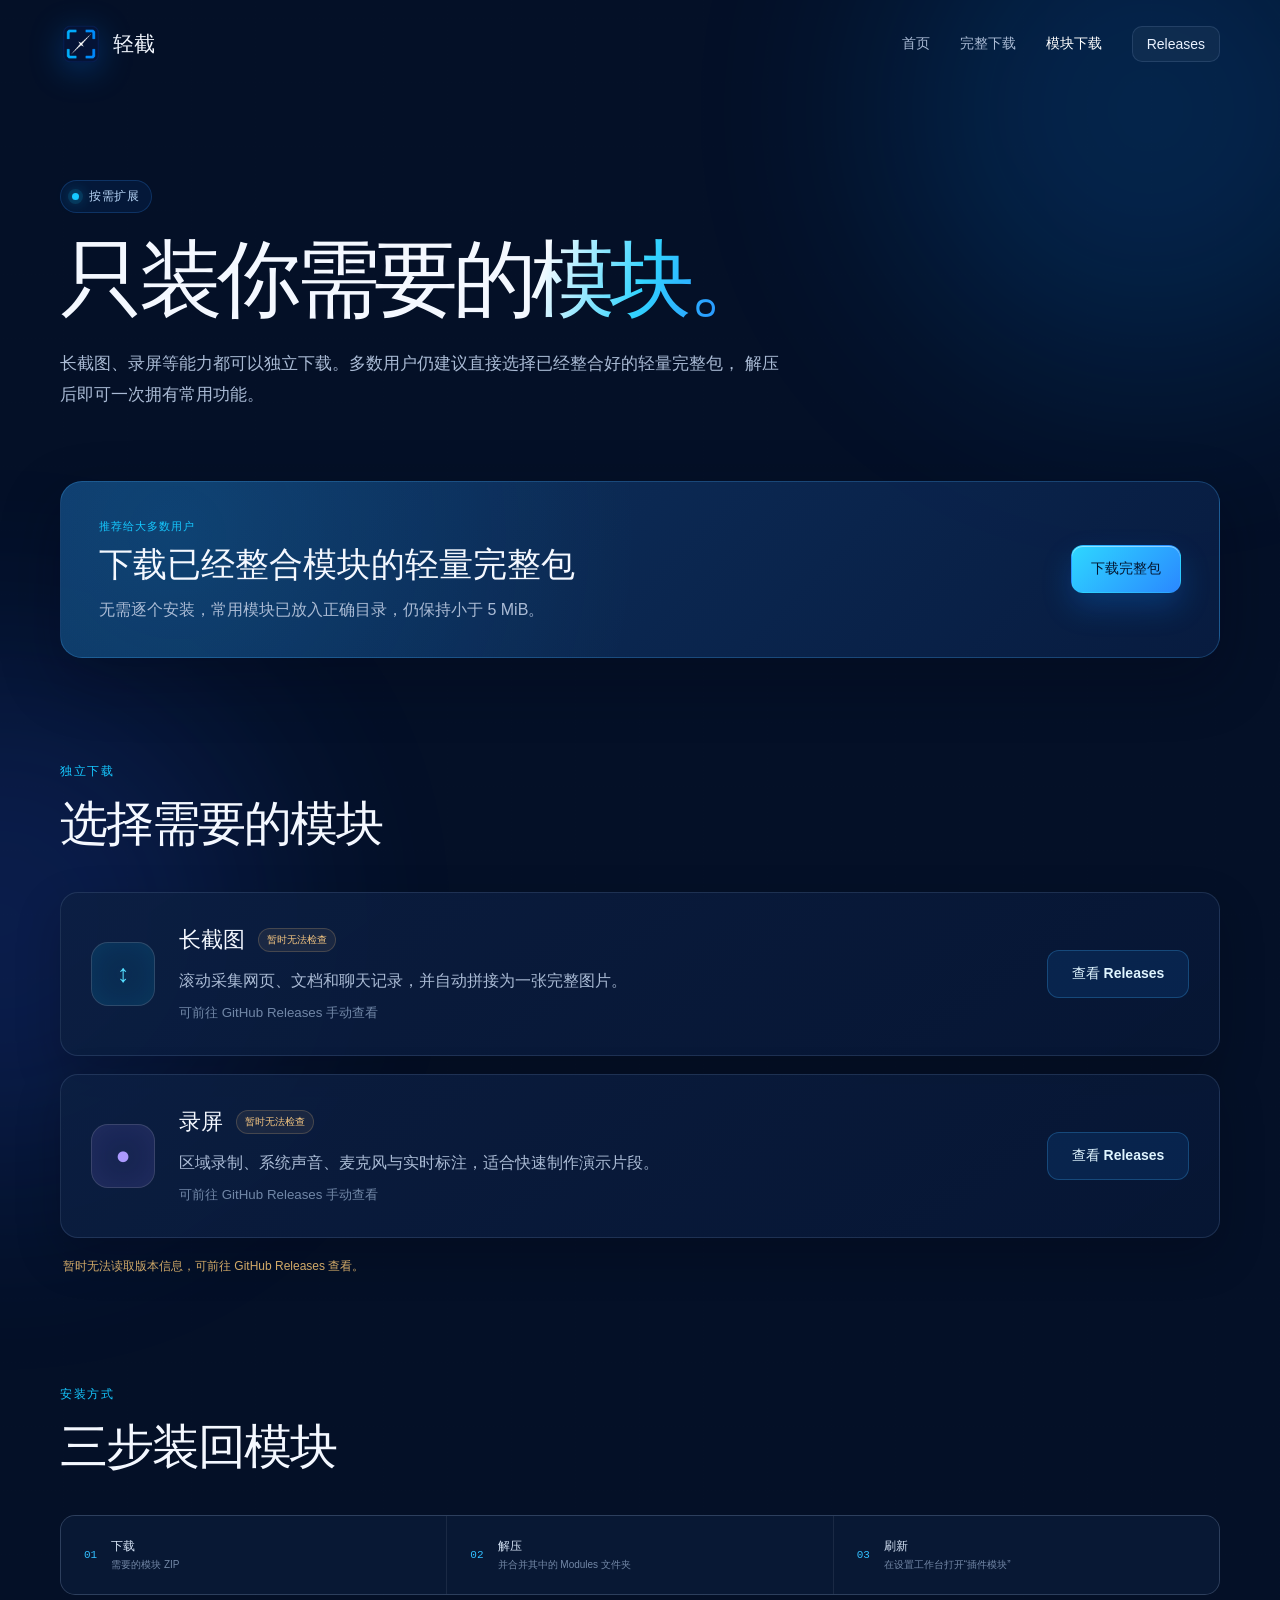
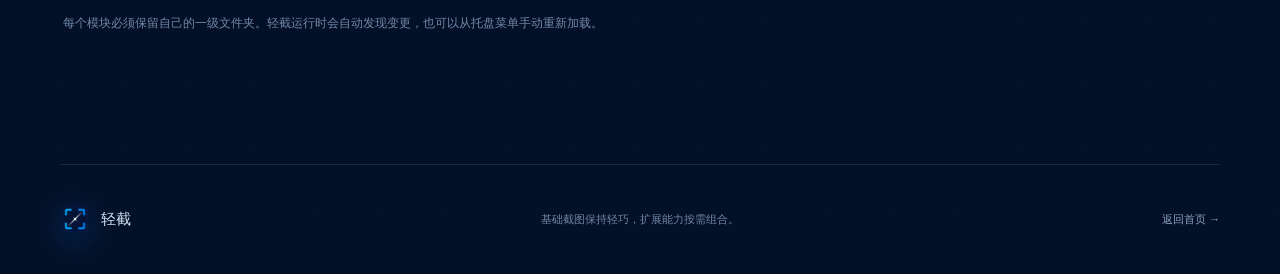
==== site/modules.html @ e016e07b "新增插件管理、开机启动与发布页下载选项" ====
<!DOCTYPE html>
<html lang="zh-CN">
  <head>
    <meta charset="utf-8">
    <meta name="viewport" content="width=device-width, initial-scale=1">
    <meta
      name="description"
      content="按需下载轻截的长截图、录屏等插件模块，也可以直接选择已经整合模块的轻量完整包。"
    >
    <meta name="theme-color" content="#06142e">
    <meta property="og:title" content="轻截 · 插件模块下载">
    <meta
      property="og:description"
      content="为轻截按需选择插件模块，保持基础截图轻巧，也可直接下载整合完整包。"
    >
    <meta property="og:type" content="website">
    <meta property="og:url" content="https://xdioez.github.io/CutCut/modules.html">
    <meta
      property="og:image"
      content="https://xdioez.github.io/CutCut/assets/lightshot-icon.png"
    >
    <link rel="icon" href="assets/lightshot-icon.png">
    <link rel="apple-touch-icon" href="assets/lightshot-icon.png">
    <link rel="stylesheet" href="styles.css">
    <script src="modules.js" defer></script>
    <title>轻截 · 插件模块下载</title>
  </head>
  <body>
    <a class="skip-link" href="#main">跳到主要内容</a>

    <div class="page-glow page-glow--one" aria-hidden="true"></div>
    <div class="page-glow page-glow--two" aria-hidden="true"></div>

    <header class="site-header">
      <a class="brand" href="index.html" aria-label="返回轻截首页">
        <img src="assets/lightshot-icon.png" width="42" height="42" alt="">
        <span>轻截</span>
      </a>
      <nav aria-label="主要导航">
        <a href="index.html">首页</a>
        <a href="index.html#download">完整下载</a>
        <a href="modules.html" aria-current="page">模块下载</a>
        <a
          class="github-link"
          href="https://github.com/XDIOEZ/CutCut/releases"
          target="_blank"
          rel="noopener noreferrer"
        >
          <span>Releases</span>
        </a>
      </nav>
    </header>

    <main id="main" class="modules-main">
      <section class="modules-hero">
        <div class="eyebrow">
          <span class="eyebrow-dot" aria-hidden="true"></span>
          按需扩展
        </div>
        <h1>只装你需要的<span>模块。</span></h1>
        <p>
          长截图、录屏等能力都可以独立下载。多数用户仍建议直接选择已经整合好的轻量完整包，
          解压后即可一次拥有常用功能。
        </p>
      </section>

      <aside class="bundle-recommendation" aria-label="完整包推荐">
        <div>
          <span class="recommendation-label">推荐给大多数用户</span>
          <h2>下载已经整合模块的轻量完整包</h2>
          <p>无需逐个安装，常用模块已放入正确目录，仍保持小于 5 MiB。</p>
        </div>
        <a class="button button--primary" href="index.html#download">下载完整包</a>
      </aside>

      <section class="module-catalog" aria-labelledby="catalog-title">
        <div class="section-heading module-section-heading">
          <p>独立下载</p>
          <h2 id="catalog-title">选择需要的模块</h2>
        </div>

        <div class="module-download-list" aria-live="polite">
          <article class="module-download-card">
            <div class="module-mark module-mark--cyan" aria-hidden="true">↕</div>
            <div class="module-download-copy">
              <div class="module-title-row">
                <h3>长截图</h3>
                <span class="module-availability" id="long-capture-status">正在检查最新版…</span>
              </div>
              <p>滚动采集网页、文档和聊天记录，并自动拼接为一张完整图片。</p>
              <small id="long-capture-meta">独立模块 · Windows x64</small>
            </div>
            <a
              class="button button--module"
              id="long-capture-download"
              href="https://github.com/XDIOEZ/CutCut/releases"
              target="_blank"
              rel="noopener noreferrer"
            >查看 Releases</a>
          </article>

          <article class="module-download-card">
            <div class="module-mark module-mark--violet" aria-hidden="true">●</div>
            <div class="module-download-copy">
              <div class="module-title-row">
                <h3>录屏</h3>
                <span class="module-availability" id="screen-recording-status">正在检查最新版…</span>
              </div>
              <p>区域录制、系统声音、麦克风与实时标注，适合快速制作演示片段。</p>
              <small id="screen-recording-meta">独立模块 · Windows x64</small>
            </div>
            <a
              class="button button--module"
              id="screen-recording-download"
              href="https://github.com/XDIOEZ/CutCut/releases"
              target="_blank"
              rel="noopener noreferrer"
            >查看 Releases</a>
          </article>
        </div>
        <p class="catalog-status" id="catalog-status">正在连接 GitHub Releases…</p>
      </section>

      <section class="module-installation" aria-labelledby="installation-title">
        <div class="section-heading module-section-heading">
          <p>安装方式</p>
          <h2 id="installation-title">三步装回模块</h2>
        </div>
        <ol class="install-steps module-install-steps">
          <li><span>01</span><p><strong>下载</strong>需要的模块 ZIP</p></li>
          <li><span>02</span><p><strong>解压</strong>并合并其中的 Modules 文件夹</p></li>
          <li><span>03</span><p><strong>刷新</strong>在设置工作台打开“插件模块”</p></li>
        </ol>
        <p class="module-install-note">
          每个模块必须保留自己的一级文件夹。轻截运行时会自动发现变更，也可以从托盘菜单手动重新加载。
        </p>
      </section>
    </main>

    <footer>
      <div class="footer-brand">
        <img src="assets/lightshot-icon.png" width="30" height="30" alt="">
        <span>轻截</span>
      </div>
      <p>基础截图保持轻巧，扩展能力按需组合。</p>
      <a href="index.html">返回首页 <span aria-hidden="true">→</span></a>
    </footer>
  </body>
</html>
---- site/styles.css ----
:root {
  color-scheme: dark;
  --bg: #041027;
  --bg-deep: #020817;
  --surface: rgba(12, 29, 62, 0.7);
  --surface-strong: #0a1b3c;
  --line: rgba(151, 184, 236, 0.15);
  --text: #f4f8ff;
  --muted: #aabbd5;
  --cyan: #16c8ff;
  --blue: #1683ff;
  --violet: #8f76ff;
  --green: #44ddb0;
  --shadow: 0 30px 90px rgba(0, 5, 18, 0.48);
  font-family: "Segoe UI Variable", "Segoe UI", "Microsoft YaHei UI", sans-serif;
  font-synthesis: none;
}

* {
  box-sizing: border-box;
}

html {
  scroll-behavior: smooth;
}

body {
  min-width: 320px;
  margin: 0;
  overflow-x: hidden;
  color: var(--text);
  background:
    linear-gradient(rgba(4, 16, 39, 0.97), rgba(4, 16, 39, 0.97)),
    repeating-linear-gradient(90deg, transparent 0 63px, rgba(81, 123, 190, 0.06) 64px),
    repeating-linear-gradient(0deg, transparent 0 63px, rgba(81, 123, 190, 0.06) 64px),
    var(--bg);
  -webkit-font-smoothing: antialiased;
}

a {
  color: inherit;
}

button,
a {
  -webkit-tap-highlight-color: transparent;
}

.skip-link {
  position: fixed;
  top: 8px;
  left: 8px;
  z-index: 100;
  padding: 10px 14px;
  color: #03112a;
  background: #fff;
  border-radius: 8px;
  transform: translateY(-150%);
}

.skip-link:focus {
  transform: translateY(0);
}

.page-glow {
  position: fixed;
  z-index: -1;
  width: 520px;
  height: 520px;
  border-radius: 50%;
  filter: blur(110px);
  pointer-events: none;
  opacity: 0.17;
}

.page-glow--one {
  top: -150px;
  right: -130px;
  background: #078cff;
}

.page-glow--two {
  top: 660px;
  left: -260px;
  background: #2c61ff;
}

.site-header {
  position: relative;
  z-index: 10;
  display: flex;
  align-items: center;
  justify-content: space-between;
  width: min(1160px, calc(100% - 48px));
  min-height: 88px;
  margin: 0 auto;
}

.brand,
.footer-brand {
  display: inline-flex;
  gap: 11px;
  align-items: center;
  font-size: 21px;
  font-weight: 720;
  text-decoration: none;
  letter-spacing: 0.02em;
}

.brand img,
.footer-brand img {
  border-radius: 10px;
  filter: drop-shadow(0 7px 16px rgba(0, 127, 255, 0.3));
}

nav {
  display: flex;
  gap: 30px;
  align-items: center;
}

nav > a {
  color: var(--muted);
  font-size: 14px;
  text-decoration: none;
  transition: color 160ms ease;
}

nav > a:hover {
  color: #fff;
}

.github-link {
  display: inline-flex;
  gap: 8px;
  align-items: center;
  padding: 9px 14px;
  color: #eaf2ff;
  background: rgba(255, 255, 255, 0.045);
  border: 1px solid var(--line);
  border-radius: 10px;
}

.github-link svg {
  width: 18px;
  height: 18px;
}

main,
footer {
  width: min(1160px, calc(100% - 48px));
  margin-right: auto;
  margin-left: auto;
}

.hero {
  display: grid;
  grid-template-columns: 0.88fr 1.12fr;
  gap: clamp(48px, 6vw, 88px);
  align-items: center;
  min-height: 670px;
  padding: 66px 0 100px;
}

.eyebrow {
  display: inline-flex;
  gap: 10px;
  align-items: center;
  padding: 7px 11px;
  color: #b8d6f8;
  font-size: 12px;
  font-weight: 650;
  letter-spacing: 0.06em;
  background: rgba(18, 103, 213, 0.1);
  border: 1px solid rgba(52, 147, 255, 0.22);
  border-radius: 99px;
}

.eyebrow-dot {
  width: 7px;
  height: 7px;
  background: var(--cyan);
  border-radius: 50%;
  box-shadow: 0 0 0 4px rgba(22, 200, 255, 0.12), 0 0 14px rgba(22, 200, 255, 0.8);
}

h1 {
  margin: 24px 0 22px;
  font-size: clamp(58px, 6.7vw, 88px);
  font-weight: 760;
  line-height: 1.02;
  letter-spacing: -0.065em;
}

h1 span {
  color: transparent;
  background: linear-gradient(108deg, #f8fbff 8%, #32d4ff 48%, #2582ff 92%);
  background-clip: text;
  -webkit-background-clip: text;
}

.hero-lead {
  max-width: 540px;
  margin: 0;
  color: var(--muted);
  font-size: 17px;
  line-height: 1.85;
}

.hero-actions {
  display: flex;
  gap: 12px;
  margin-top: 34px;
}

.button {
  display: inline-flex;
  gap: 10px;
  align-items: center;
  justify-content: center;
  min-height: 48px;
  padding: 0 19px;
  font-size: 14px;
  font-weight: 680;
  text-decoration: none;
  border: 1px solid transparent;
  border-radius: 12px;
  transition: transform 160ms ease, border-color 160ms ease, background 160ms ease, box-shadow 160ms ease;
}

.button:hover {
  transform: translateY(-2px);
}

.button:focus-visible,
nav a:focus-visible,
footer a:focus-visible,
.runtime-link:focus-visible {
  outline: 3px solid rgba(68, 203, 255, 0.5);
  outline-offset: 3px;
}

.button svg {
  width: 19px;
  height: 19px;
  fill: none;
  stroke: currentColor;
  stroke-width: 1.8;
  stroke-linecap: round;
  stroke-linejoin: round;
}

.button--primary {
  color: #031631;
  background: linear-gradient(135deg, #2ed7ff, #2a88ff);
  box-shadow: 0 14px 30px rgba(14, 136, 255, 0.24), inset 0 1px rgba(255, 255, 255, 0.45);
}

.button--primary:hover {
  box-shadow: 0 18px 38px rgba(14, 136, 255, 0.34), inset 0 1px rgba(255, 255, 255, 0.45);
}

.button--ghost {
  color: #dce8f9;
  background: rgba(255, 255, 255, 0.035);
  border-color: var(--line);
}

.button--ghost:hover {
  background: rgba(255, 255, 255, 0.07);
  border-color: rgba(151, 184, 236, 0.28);
}

.hero-notes {
  display: flex;
  gap: 23px;
  margin-top: 27px;
  margin-bottom: 0;
  padding: 0;
  color: #788ca9;
  font-size: 12px;
  list-style: none;
}

.hero-notes li {
  position: relative;
}

.hero-notes li:not(:first-child)::before {
  position: absolute;
  top: 50%;
  left: -13px;
  width: 3px;
  height: 3px;
  content: "";
  background: #49617e;
  border-radius: 50%;
}

.product-visual {
  position: relative;
  width: 100%;
  min-height: 460px;
  perspective: 1100px;
}

.visual-orbit {
  position: absolute;
  border: 1px solid rgba(43, 149, 255, 0.12);
  border-radius: 50%;
}

.visual-orbit--one {
  inset: -38px 5px 12px 20px;
  transform: rotate(-11deg);
}

.visual-orbit--two {
  inset: 55px -35px -50px 55px;
  border-color: rgba(22, 200, 255, 0.09);
  transform: rotate(14deg);
}

.app-window {
  position: absolute;
  top: 40px;
  right: 0;
  left: 0;
  min-height: 380px;
  overflow: hidden;
  background: linear-gradient(155deg, rgba(17, 39, 80, 0.97), rgba(5, 17, 41, 0.98));
  border: 1px solid rgba(117, 173, 255, 0.24);
  border-radius: 20px;
  box-shadow: var(--shadow), inset 0 1px rgba(255, 255, 255, 0.055);
  transform: rotateY(-3deg) rotateX(1.5deg);
}

.app-titlebar {
  display: flex;
  align-items: center;
  justify-content: space-between;
  height: 60px;
  padding: 0 19px;
  background: rgba(9, 24, 52, 0.82);
  border-bottom: 1px solid rgba(139, 176, 229, 0.11);
}

.app-brand {
  display: flex;
  gap: 9px;
  align-items: center;
  font-size: 13px;
  font-weight: 650;
}

.app-brand img {
  border-radius: 8px;
}

.window-controls {
  display: flex;
  align-items: center;
  color: #69809f;
  font-family: Arial, sans-serif;
  font-size: 14px;
}

.window-controls span {
  display: grid;
  width: 32px;
  height: 30px;
  place-items: center;
}

.app-body {
  display: grid;
  grid-template-columns: 74px 1fr;
  min-height: 320px;
}

.app-sidebar {
  display: flex;
  flex-direction: column;
  gap: 18px;
  align-items: center;
  padding-top: 31px;
  background: rgba(4, 15, 36, 0.56);
  border-right: 1px solid rgba(139, 176, 229, 0.1);
}

.side-pill {
  width: 27px;
  height: 7px;
  background: #2b3e5e;
  border-radius: 10px;
}

.side-pill--active {
  height: 27px;
  background: linear-gradient(135deg, rgba(23, 199, 255, 0.25), rgba(26, 118, 255, 0.22));
  border: 1px solid rgba(42, 177, 255, 0.4);
  box-shadow: 0 0 18px rgba(21, 149, 255, 0.15);
}

.capture-stage {
  position: relative;
  min-height: 320px;
  overflow: hidden;
  background:
    radial-gradient(circle at 65% 25%, rgba(24, 102, 205, 0.19), transparent 45%),
    repeating-linear-gradient(90deg, transparent 0 49px, rgba(75, 111, 167, 0.05) 50px),
    repeating-linear-gradient(0deg, transparent 0 49px, rgba(75, 111, 167, 0.05) 50px);
}

.stage-copy {
  position: absolute;
  top: 50px;
  left: 41px;
  display: flex;
  flex-direction: column;
  align-items: flex-start;
}

.stage-kicker {
  color: var(--cyan);
  font-size: 10px;
  font-weight: 700;
  letter-spacing: 0.1em;
}

.stage-copy strong {
  margin-top: 8px;
  font-size: clamp(16px, 2vw, 23px);
  letter-spacing: -0.02em;
}

.stage-copy small {
  margin-top: 12px;
  padding: 5px 8px;
  color: #7f96b7;
  font-size: 9px;
  background: rgba(255, 255, 255, 0.04);
  border: 1px solid rgba(255, 255, 255, 0.07);
  border-radius: 6px;
}

.selection-frame {
  position: absolute;
  right: 42px;
  bottom: 50px;
  width: 58%;
  height: 154px;
  background: rgba(17, 80, 155, 0.06);
  border: 1px solid #22bfff;
  box-shadow: 0 0 24px rgba(10, 158, 255, 0.12), inset 0 0 24px rgba(12, 104, 209, 0.05);
}

.selection-frame::before,
.selection-frame::after {
  position: absolute;
  content: "";
  background: rgba(31, 181, 255, 0.14);
}

.selection-frame::before {
  top: 50%;
  left: 0;
  width: 100%;
  height: 1px;
}

.selection-frame::after {
  top: 0;
  left: 50%;
  width: 1px;
  height: 100%;
}

.corner {
  position: absolute;
  width: 9px;
  height: 9px;
  background: #d8f6ff;
  border: 2px solid #149dff;
  border-radius: 2px;
  box-shadow: 0 0 10px rgba(39, 193, 255, 0.75);
}

.corner--tl { top: -5px; left: -5px; }
.corner--tr { top: -5px; right: -5px; }
.corner--bl { bottom: -5px; left: -5px; }
.corner--br { right: -5px; bottom: -5px; }

.selection-size {
  position: absolute;
  top: -24px;
  left: -1px;
  color: #7ecfff;
  font-family: Consolas, monospace;
  font-size: 9px;
}

.tool-dock {
  position: absolute;
  right: 28px;
  bottom: 22px;
  display: flex;
  gap: 9px;
  align-items: center;
  padding: 8px 10px;
  background: rgba(5, 18, 43, 0.92);
  border: 1px solid rgba(128, 175, 236, 0.15);
  border-radius: 9px;
  box-shadow: 0 10px 24px rgba(0, 5, 18, 0.35);
}

.tool {
  width: 14px;
  height: 14px;
  border: 1px solid #6782a6;
  border-radius: 4px;
}

.tool--hot {
  background: #ff9053;
  border-color: #ffad7e;
}

.tool--blue {
  background: #199bff;
  border-color: #55bdff;
}

.floating-card {
  position: absolute;
  z-index: 3;
  display: flex;
  align-items: center;
  color: #ddecff;
  background: rgba(8, 24, 54, 0.94);
  border: 1px solid rgba(122, 179, 255, 0.21);
  border-radius: 13px;
  box-shadow: 0 18px 44px rgba(0, 5, 18, 0.4);
  backdrop-filter: blur(16px);
}

.floating-card--hotkey {
  top: 15px;
  right: -22px;
  gap: 5px;
  padding: 12px 14px;
  font-size: 10px;
}

.floating-card--hotkey > span {
  margin-right: 7px;
  color: #8196b5;
}

kbd {
  min-width: 22px;
  padding: 4px 6px;
  color: #ddecff;
  font-family: inherit;
  font-size: 9px;
  text-align: center;
  background: #142b50;
  border: 1px solid #314d74;
  border-bottom-width: 2px;
  border-radius: 5px;
}

.floating-card--hotkey b {
  color: #526987;
  font-size: 8px;
}

.floating-card--saved {
  bottom: -6px;
  left: 38px;
  gap: 10px;
  padding: 13px 16px;
}

.saved-check {
  display: grid;
  width: 28px;
  height: 28px;
  color: #02251e;
  font-size: 13px;
  font-weight: 800;
  background: var(--green);
  border-radius: 50%;
  place-items: center;
  box-shadow: 0 0 18px rgba(68, 221, 176, 0.25);
}

.floating-card--saved div {
  display: flex;
  flex-direction: column;
  gap: 3px;
}

.floating-card--saved strong {
  font-size: 11px;
}

.floating-card--saved small {
  color: #7f93b1;
  font-size: 9px;
}

.feature-section {
  padding: 120px 0 95px;
}

.section-heading {
  margin-bottom: 40px;
  text-align: center;
}

.section-heading p {
  margin: 0 0 12px;
  color: var(--cyan);
  font-size: 12px;
  font-weight: 700;
  letter-spacing: 0.13em;
}

.section-heading h2,
.download-copy h2 {
  margin: 0;
  font-size: clamp(34px, 4vw, 48px);
  letter-spacing: -0.04em;
}

.feature-grid {
  display: grid;
  grid-template-columns: repeat(2, 1fr);
  gap: 16px;
}

.feature-card {
  min-height: 244px;
  padding: 31px;
  background:
    radial-gradient(circle at 100% 0, rgba(39, 112, 225, 0.09), transparent 46%),
    linear-gradient(145deg, rgba(14, 34, 72, 0.72), rgba(8, 24, 53, 0.68));
  border: 1px solid var(--line);
  border-radius: 18px;
  box-shadow: inset 0 1px rgba(255, 255, 255, 0.025);
  transition: transform 180ms ease, border-color 180ms ease, background 180ms ease;
}

.feature-card:hover {
  background:
    radial-gradient(circle at 100% 0, rgba(39, 112, 225, 0.14), transparent 48%),
    linear-gradient(145deg, rgba(16, 39, 82, 0.8), rgba(8, 24, 53, 0.75));
  border-color: rgba(122, 174, 244, 0.26);
  transform: translateY(-3px);
}

.feature-card--wide {
  display: grid;
  grid-template-columns: auto 1fr;
  gap: 23px;
  align-items: start;
  min-height: 176px;
}

.feature-icon {
  display: grid;
  width: 44px;
  height: 44px;
  background: rgba(17, 141, 255, 0.1);
  border: 1px solid rgba(65, 167, 255, 0.23);
  border-radius: 12px;
  place-items: center;
}

.feature-icon svg {
  width: 22px;
  height: 22px;
  fill: none;
  stroke: currentColor;
  stroke-width: 1.6;
  stroke-linecap: round;
  stroke-linejoin: round;
}

.feature-icon--cyan { color: var(--cyan); }
.feature-icon--blue { color: #4aa5ff; }
.feature-icon--violet { color: var(--violet); background: rgba(143, 118, 255, 0.09); border-color: rgba(143, 118, 255, 0.2); }
.feature-icon--green { color: var(--green); background: rgba(68, 221, 176, 0.08); border-color: rgba(68, 221, 176, 0.18); }

.feature-card h3 {
  margin: 22px 0 10px;
  font-size: 20px;
  letter-spacing: -0.02em;
}

.feature-card--wide h3 {
  margin-top: 1px;
}

.feature-card p {
  max-width: 500px;
  margin: 0;
  color: #90a4c2;
  font-size: 14px;
  line-height: 1.75;
}

.download-section {
  padding: 75px 0 110px;
  scroll-margin-top: 20px;
}

.download-card {
  position: relative;
  display: grid;
  grid-template-columns: 1fr 0.9fr;
  gap: 70px;
  align-items: center;
  min-height: 430px;
  padding: clamp(36px, 6vw, 70px);
  overflow: hidden;
  background:
    radial-gradient(circle at 18% 10%, rgba(27, 163, 255, 0.17), transparent 38%),
    radial-gradient(circle at 90% 90%, rgba(65, 83, 255, 0.12), transparent 42%),
    linear-gradient(145deg, rgba(12, 35, 76, 0.96), rgba(5, 20, 47, 0.97));
  border: 1px solid rgba(118, 176, 255, 0.23);
  border-radius: 24px;
  box-shadow: var(--shadow), inset 0 1px rgba(255, 255, 255, 0.045);
}

.download-card::before {
  position: absolute;
  top: -180px;
  left: 33%;
  width: 420px;
  height: 420px;
  content: "";
  border: 1px solid rgba(75, 160, 255, 0.12);
  border-radius: 50%;
  box-shadow: 0 0 0 55px rgba(58, 134, 255, 0.025), 0 0 0 110px rgba(58, 134, 255, 0.018);
}

.download-copy,
.release-panel {
  position: relative;
  z-index: 1;
}

.platform-badge {
  display: inline-flex;
  gap: 9px;
  align-items: center;
  margin-bottom: 21px;
  padding: 7px 11px;
  color: #bcdcff;
  font-size: 11px;
  font-weight: 650;
  background: rgba(31, 135, 255, 0.1);
  border: 1px solid rgba(66, 164, 255, 0.2);
  border-radius: 99px;
}

.platform-badge svg {
  width: 14px;
  height: 14px;
  color: #47baff;
}

.download-copy h2 {
  max-width: 440px;
}

.download-copy p {
  max-width: 470px;
  margin: 19px 0 0;
  color: #9bafcc;
  font-size: 15px;
  line-height: 1.8;
}

.release-panel {
  padding: 22px;
  background: rgba(3, 14, 36, 0.56);
  border: 1px solid rgba(134, 180, 241, 0.16);
  border-radius: 17px;
  box-shadow: 0 18px 46px rgba(0, 7, 25, 0.28), inset 0 1px rgba(255, 255, 255, 0.025);
  backdrop-filter: blur(12px);
}

.release-row {
  display: flex;
  align-items: end;
  justify-content: space-between;
  margin: 0 2px 16px;
}

.release-row > div {
  display: flex;
  flex-direction: column;
  gap: 4px;
}

.release-label {
  color: #758ba9;
  font-size: 10px;
  font-weight: 650;
  letter-spacing: 0.06em;
}

.release-row strong {
  font-size: 16px;
}

.release-size {
  color: #8399b7;
  font-size: 11px;
}

.button--download {
  justify-content: space-between;
  width: 100%;
  min-height: 68px;
  padding: 0 19px;
  color: #031730;
  text-align: left;
  background: linear-gradient(135deg, #34d7ff, #2584ff);
  border-radius: 13px;
  box-shadow: 0 13px 30px rgba(15, 135, 255, 0.22), inset 0 1px rgba(255, 255, 255, 0.4);
}

.download-actions {
  display: grid;
  grid-template-columns: minmax(0, 1fr) 126px;
  gap: 10px;
  align-items: center;
}

.button--download > span {
  display: flex;
  flex-direction: column;
  gap: 2px;
}

.button--download small {
  font-size: 9px;
  font-weight: 600;
  opacity: 0.7;
}

.button--download strong {
  font-size: 14px;
}

.button--download svg {
  width: 23px;
  height: 23px;
}

.button--portable {
  display: flex;
  flex-direction: column;
  gap: 1px;
  min-height: 56px;
  padding: 7px 10px;
  color: #b9c9df;
  background: rgba(255, 255, 255, 0.035);
  border-color: rgba(151, 184, 236, 0.16);
  border-radius: 11px;
  box-shadow: none;
}

.button--portable:hover {
  color: #eaf3ff;
  background: rgba(255, 255, 255, 0.065);
  border-color: rgba(151, 184, 236, 0.3);
}

.button--portable small {
  color: #7f96b6;
  font-size: 8px;
  font-weight: 600;
}

.button--portable strong {
  font-size: 12px;
}

.button--portable span {
  color: #7187a7;
  font-size: 8px;
  font-weight: 600;
}

.release-status {
  min-height: 18px;
  margin: 12px 2px 0;
  color: #6f87a7;
  font-size: 10px;
}

.release-status[data-state="ready"]::before {
  display: inline-block;
  width: 6px;
  height: 6px;
  margin-right: 6px;
  content: "";
  background: var(--green);
  border-radius: 50%;
  box-shadow: 0 0 8px rgba(68, 221, 176, 0.7);
}

.runtime-link {
  display: flex;
  gap: 6px;
  justify-content: space-between;
  margin: 15px 2px 0;
  padding-top: 14px;
  color: #8aa0bf;
  font-size: 10px;
  line-height: 1.5;
  text-decoration: none;
  border-top: 1px solid rgba(123, 168, 227, 0.11);
}

.runtime-link:hover {
  color: #bad2ef;
}

.install-steps {
  display: grid;
  grid-template-columns: repeat(3, 1fr);
  gap: 1px;
  margin-top: 18px;
  margin-bottom: 0;
  padding: 0;
  overflow: hidden;
  background: var(--line);
  border: 1px solid var(--line);
  border-radius: 15px;
  list-style: none;
}

.install-steps > li {
  display: flex;
  gap: 14px;
  align-items: center;
  min-height: 78px;
  padding: 17px 23px;
  background: rgba(7, 23, 51, 0.9);
}

.install-steps span {
  color: #32bfff;
  font-family: Consolas, monospace;
  font-size: 11px;
}

.install-steps p {
  display: flex;
  flex-direction: column;
  gap: 3px;
  margin: 0;
  color: #7388a7;
  font-size: 10px;
}

.install-steps strong {
  color: #d8e6f8;
  font-size: 12px;
}

footer {
  display: grid;
  grid-template-columns: 1fr auto 1fr;
  align-items: center;
  min-height: 110px;
  padding: 26px 0;
  color: #7186a5;
  font-size: 11px;
  border-top: 1px solid var(--line);
}

.footer-brand {
  color: #d9e7f9;
  font-size: 15px;
}

footer p {
  margin: 0;
}

footer > a {
  justify-self: end;
  color: #8ba1bf;
  text-decoration: none;
}

footer > a:hover {
  color: #fff;
}

@media (max-width: 960px) {
  .hero {
    grid-template-columns: 1fr;
    padding-top: 55px;
  }

  .hero-copy {
    max-width: 680px;
    text-align: center;
    justify-self: center;
  }

  .eyebrow,
  .hero-actions,
  .hero-notes {
    justify-content: center;
  }

  .product-visual {
    width: min(680px, 100%);
    margin: 0 auto;
  }

  .download-card {
    grid-template-columns: 1fr;
    gap: 40px;
  }
}

@media (max-width: 700px) {
  .site-header,
  main,
  footer {
    width: min(100% - 30px, 1160px);
  }

  .site-header {
    min-height: 74px;
  }

  nav {
    gap: 8px;
  }

  nav > a:not(.github-link) {
    display: none;
  }

  .github-link span {
    display: none;
  }

  .github-link {
    padding: 9px;
  }

  .hero {
    min-height: auto;
    padding: 45px 0 70px;
  }

  h1 {
    margin-top: 20px;
    font-size: clamp(50px, 16vw, 72px);
  }

  .hero-lead {
    font-size: 15px;
    line-height: 1.75;
  }

  .hero-actions {
    flex-direction: column;
  }

  .hero-actions .button {
    width: 100%;
  }

  .hero-notes {
    gap: 17px;
  }

  .hero-notes li:not(:first-child)::before {
    left: -10px;
  }

  .product-visual {
    min-height: 350px;
  }

  .app-window {
    top: 24px;
    min-height: 310px;
    border-radius: 15px;
    transform: none;
  }

  .app-body,
  .capture-stage {
    min-height: 250px;
  }

  .app-body {
    grid-template-columns: 48px 1fr;
  }

  .app-sidebar {
    gap: 14px;
    padding-top: 24px;
  }

  .side-pill {
    width: 20px;
  }

  .side-pill--active {
    height: 20px;
  }

  .stage-copy {
    top: 34px;
    left: 23px;
  }

  .selection-frame {
    right: 23px;
    bottom: 43px;
    width: 68%;
    height: 118px;
  }

  .floating-card--hotkey {
    top: -8px;
    right: 10px;
  }

  .floating-card--hotkey > span {
    display: none;
  }

  .floating-card--saved {
    bottom: -18px;
    left: 15px;
  }

  .feature-section {
    padding: 90px 0 65px;
  }

  .feature-grid {
    grid-template-columns: 1fr;
  }

  .feature-card,
  .feature-card--wide {
    display: block;
    min-height: 0;
    padding: 25px;
  }

  .feature-card--wide h3 {
    margin-top: 22px;
  }

  .download-section {
    padding: 60px 0 80px;
  }

  .download-card {
    gap: 34px;
    min-height: 0;
    padding: 30px 20px 20px;
    border-radius: 19px;
  }

  .download-copy {
    text-align: center;
  }

  .download-copy h2 {
    font-size: 34px;
  }

  .download-copy p {
    font-size: 14px;
  }

  .release-panel {
    padding: 17px;
  }

  .download-actions {
    grid-template-columns: minmax(0, 1fr) 112px;
  }

  .button--portable {
    padding-right: 7px;
    padding-left: 7px;
  }

  .install-steps {
    grid-template-columns: 1fr;
  }

  footer {
    grid-template-columns: 1fr auto;
    gap: 12px;
  }

  footer p {
    display: none;
  }
}

@media (prefers-reduced-motion: reduce) {
  html {
    scroll-behavior: auto;
  }

  *,
  *::before,
  *::after {
    transition-duration: 0.01ms !important;
    animation-duration: 0.01ms !important;
    animation-iteration-count: 1 !important;
  }
}

/* Module downloads page */
.modules-main {
  padding-bottom: 40px;
}

.modules-hero {
  max-width: 850px;
  padding: 92px 0 70px;
}

.modules-hero h1 {
  max-width: 820px;
  margin-bottom: 25px;
  font-size: clamp(54px, 7vw, 84px);
}

.modules-hero > p {
  max-width: 720px;
  margin: 0;
  color: var(--muted);
  font-size: 17px;
  line-height: 1.85;
}

.bundle-recommendation {
  display: flex;
  gap: 34px;
  align-items: center;
  justify-content: space-between;
  padding: 34px 38px;
  background:
    radial-gradient(circle at 10% 30%, rgba(24, 197, 255, 0.13), transparent 44%),
    linear-gradient(135deg, rgba(15, 53, 102, 0.94), rgba(8, 28, 65, 0.94));
  border: 1px solid rgba(73, 178, 255, 0.25);
  border-radius: 22px;
  box-shadow: 0 22px 60px rgba(0, 6, 22, 0.3);
}

.recommendation-label {
  color: var(--cyan);
  font-size: 11px;
  font-weight: 760;
  letter-spacing: 0.09em;
}

.bundle-recommendation h2 {
  margin: 8px 0 8px;
  font-size: clamp(24px, 3vw, 34px);
}

.bundle-recommendation p {
  margin: 0;
  color: var(--muted);
  line-height: 1.7;
}

.bundle-recommendation .button {
  flex: 0 0 auto;
}

.module-catalog,
.module-installation {
  padding: 105px 0 20px;
}

.module-section-heading {
  margin-bottom: 36px;
  text-align: left;
}

.module-download-list {
  display: grid;
  gap: 18px;
}

.module-download-card {
  display: grid;
  grid-template-columns: 64px minmax(0, 1fr) auto;
  gap: 24px;
  align-items: center;
  min-height: 164px;
  padding: 28px 30px;
  background: linear-gradient(145deg, rgba(12, 31, 66, 0.88), rgba(7, 23, 53, 0.9));
  border: 1px solid var(--line);
  border-radius: 18px;
  box-shadow: 0 18px 45px rgba(0, 5, 18, 0.23);
}

.module-mark {
  display: grid;
  width: 64px;
  height: 64px;
  place-items: center;
  font-size: 25px;
  font-weight: 800;
  border: 1px solid rgba(255, 255, 255, 0.14);
  border-radius: 17px;
}

.module-mark--cyan {
  color: #54ddff;
  background: rgba(19, 187, 242, 0.1);
  box-shadow: inset 0 0 28px rgba(19, 187, 242, 0.08);
}

.module-mark--violet {
  color: #ac9aff;
  background: rgba(143, 118, 255, 0.11);
  box-shadow: inset 0 0 28px rgba(143, 118, 255, 0.08);
}

.module-title-row {
  display: flex;
  gap: 13px;
  align-items: center;
}

.module-title-row h3 {
  margin: 0;
  font-size: 22px;
}

.module-availability {
  padding: 4px 8px;
  color: #9eb1ce;
  font-size: 10px;
  font-weight: 700;
  background: rgba(255, 255, 255, 0.04);
  border: 1px solid var(--line);
  border-radius: 999px;
}

.module-availability[data-state="ready"] {
  color: #6ce8be;
  background: rgba(68, 221, 176, 0.08);
  border-color: rgba(68, 221, 176, 0.23);
}

.module-availability[data-state="fallback"] {
  color: #f4c681;
  background: rgba(244, 198, 129, 0.07);
  border-color: rgba(244, 198, 129, 0.2);
}

.module-download-copy p {
  margin: 12px 0 9px;
  color: var(--muted);
  line-height: 1.7;
}

.module-download-copy small {
  color: #7187a7;
}

.button--module {
  min-width: 142px;
  color: #dff5ff;
  background: rgba(23, 134, 255, 0.12);
  border-color: rgba(68, 178, 255, 0.26);
}

.button--module:hover {
  background: rgba(23, 134, 255, 0.2);
  border-color: rgba(68, 178, 255, 0.45);
}

.catalog-status,
.module-install-note {
  margin: 18px 3px 0;
  color: #7187a7;
  font-size: 12px;
  line-height: 1.7;
}

.catalog-status[data-state="ready"] {
  color: #60d9b2;
}

.catalog-status[data-state="fallback"] {
  color: #d1a968;
}

.module-installation {
  padding-top: 90px;
  padding-bottom: 90px;
}

.module-install-steps {
  margin-top: 0;
}

nav a[aria-current="page"] {
  color: #fff;
}

@media (max-width: 760px) {
  .modules-hero {
    padding-top: 54px;
  }

  .modules-hero h1 {
    font-size: clamp(48px, 15vw, 68px);
  }

  .bundle-recommendation {
    align-items: stretch;
    flex-direction: column;
    padding: 28px 24px;
  }

  .module-catalog,
  .module-installation {
    padding-top: 72px;
  }

  .module-download-card {
    grid-template-columns: 52px minmax(0, 1fr);
    gap: 18px;
    padding: 24px 20px;
  }

  .module-mark {
    width: 52px;
    height: 52px;
    border-radius: 14px;
  }

  .module-download-card .button {
    grid-column: 1 / -1;
    width: 100%;
  }

  .module-title-row {
    align-items: flex-start;
    flex-direction: column;
    gap: 7px;
  }
}
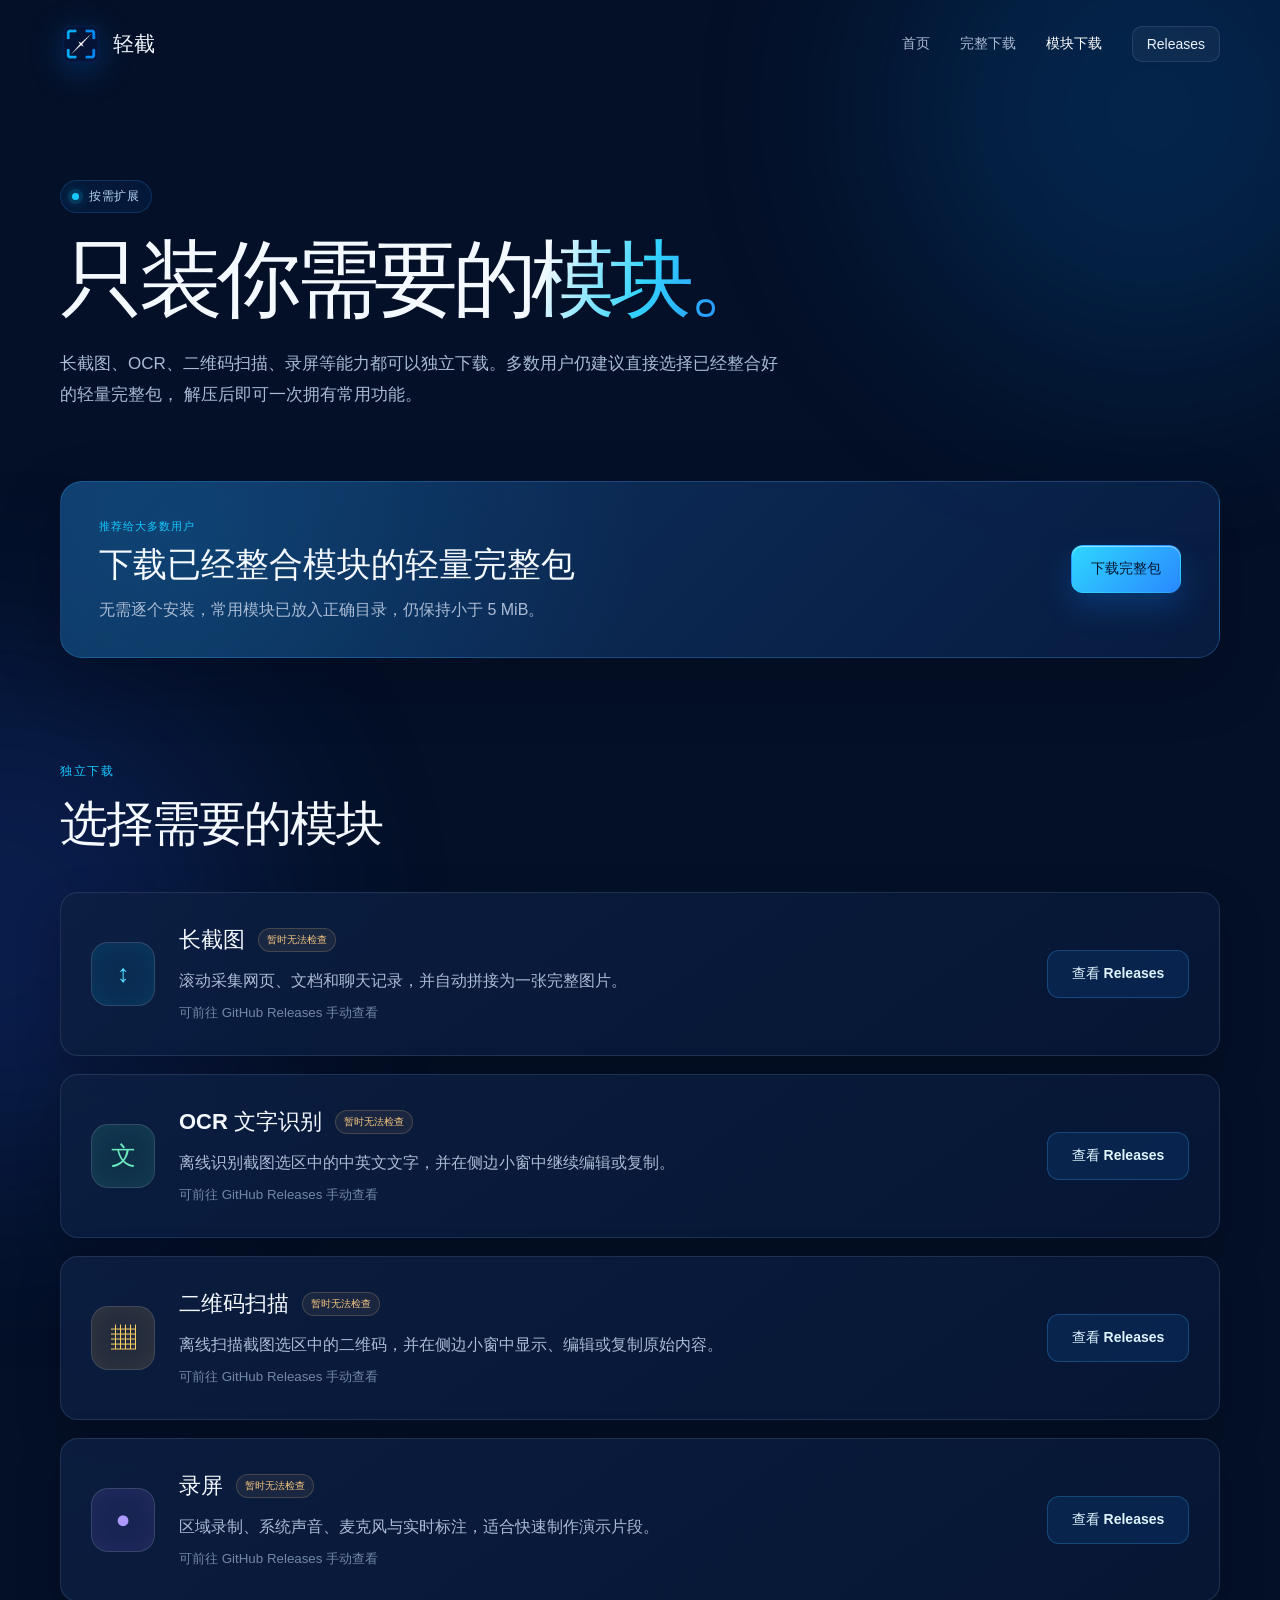
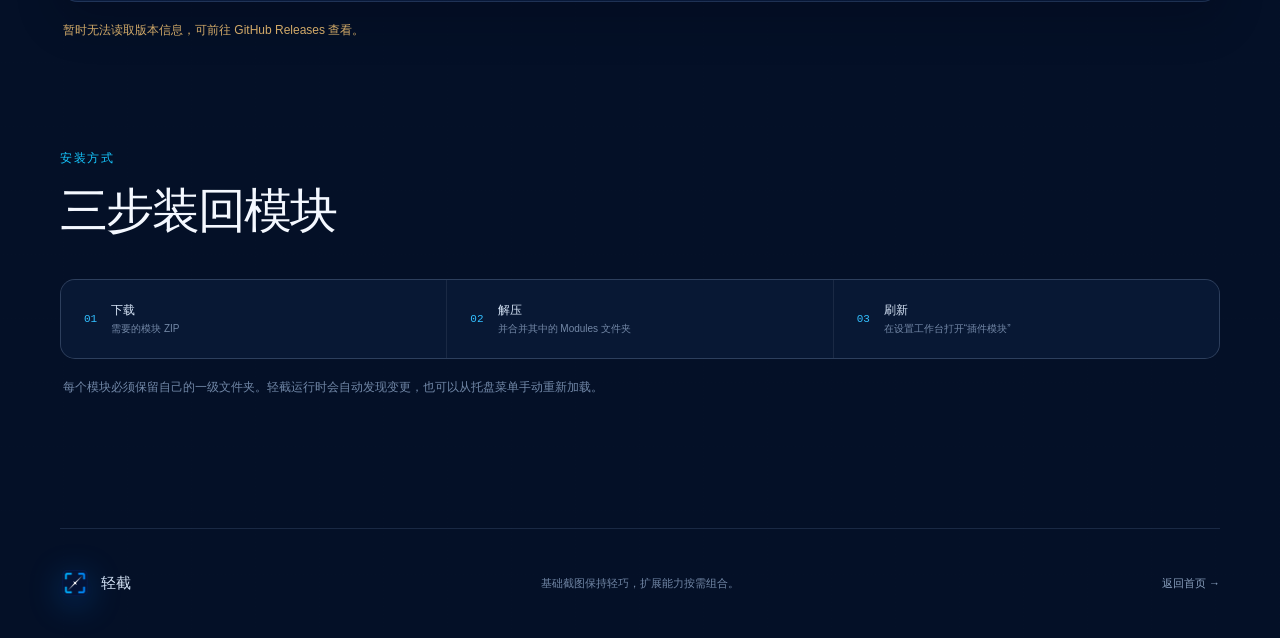
==== commit 32a26807: "新增 OCR 与二维码扫描模块" ====
--- a/site/modules.html
+++ b/site/modules.html
@@ -5,7 +5,7 @@
     <meta name="viewport" content="width=device-width, initial-scale=1">
     <meta
       name="description"
-      content="按需下载轻截的长截图、录屏等插件模块，也可以直接选择已经整合模块的轻量完整包。"
+      content="按需下载轻截的长截图、OCR、二维码扫描、录屏等插件模块，也可以直接选择已经整合模块的轻量完整包。"
     >
     <meta name="theme-color" content="#06142e">
     <meta property="og:title" content="轻截 · 插件模块下载">
@@ -59,7 +59,7 @@
         </div>
         <h1>只装你需要的<span>模块。</span></h1>
         <p>
-          长截图、录屏等能力都可以独立下载。多数用户仍建议直接选择已经整合好的轻量完整包，
+          长截图、OCR、二维码扫描、录屏等能力都可以独立下载。多数用户仍建议直接选择已经整合好的轻量完整包，
           解压后即可一次拥有常用功能。
         </p>
       </section>
@@ -93,6 +93,44 @@
             <a
               class="button button--module"
               id="long-capture-download"
+              href="https://github.com/XDIOEZ/CutCut/releases"
+              target="_blank"
+              rel="noopener noreferrer"
+            >查看 Releases</a>
+          </article>
+
+          <article class="module-download-card">
+            <div class="module-mark module-mark--emerald" aria-hidden="true">文</div>
+            <div class="module-download-copy">
+              <div class="module-title-row">
+                <h3>OCR 文字识别</h3>
+                <span class="module-availability" id="ocr-status">正在检查最新版…</span>
+              </div>
+              <p>离线识别截图选区中的中英文文字，并在侧边小窗中继续编辑或复制。</p>
+              <small id="ocr-meta">独立模块 · Windows x64</small>
+            </div>
+            <a
+              class="button button--module"
+              id="ocr-download"
+              href="https://github.com/XDIOEZ/CutCut/releases"
+              target="_blank"
+              rel="noopener noreferrer"
+            >查看 Releases</a>
+          </article>
+
+          <article class="module-download-card">
+            <div class="module-mark module-mark--amber" aria-hidden="true">▦</div>
+            <div class="module-download-copy">
+              <div class="module-title-row">
+                <h3>二维码扫描</h3>
+                <span class="module-availability" id="qr-code-status">正在检查最新版…</span>
+              </div>
+              <p>离线扫描截图选区中的二维码，并在侧边小窗中显示、编辑或复制原始内容。</p>
+              <small id="qr-code-meta">独立模块 · Windows x64</small>
+            </div>
+            <a
+              class="button button--module"
+              id="qr-code-download"
               href="https://github.com/XDIOEZ/CutCut/releases"
               target="_blank"
               rel="noopener noreferrer"
--- a/site/styles.css
+++ b/site/styles.css
@@ -62,6 +62,18 @@
   transform: translateY(0);
 }
 
+.visually-hidden {
+  position: absolute;
+  width: 1px;
+  height: 1px;
+  padding: 0;
+  margin: -1px;
+  overflow: hidden;
+  clip: rect(0 0 0 0);
+  white-space: nowrap;
+  border: 0;
+}
+
 .page-glow {
   position: fixed;
   z-index: -1;
@@ -711,6 +723,388 @@
   line-height: 1.75;
 }
 
+.showcase-section {
+  padding: 85px 0 75px;
+  scroll-margin-top: 20px;
+}
+
+.showcase-heading {
+  margin-bottom: 34px;
+}
+
+.showcase-carousel {
+  overflow: hidden;
+  background:
+    radial-gradient(circle at 12% 0, rgba(22, 200, 255, 0.1), transparent 37%),
+    linear-gradient(145deg, rgba(12, 31, 68, 0.96), rgba(4, 16, 40, 0.98));
+  border: 1px solid rgba(99, 164, 248, 0.24);
+  border-radius: 24px;
+  box-shadow: var(--shadow), inset 0 1px rgba(255, 255, 255, 0.035);
+  outline: none;
+}
+
+.showcase-carousel:focus-visible {
+  border-color: rgba(48, 198, 255, 0.72);
+  box-shadow: 0 0 0 4px rgba(22, 200, 255, 0.12), var(--shadow);
+}
+
+.showcase-stage {
+  display: grid;
+}
+
+.showcase-slide {
+  display: grid;
+  grid-area: 1 / 1;
+  grid-template-columns: minmax(0, 1.55fr) minmax(290px, 0.65fr);
+  min-width: 0;
+  visibility: hidden;
+  opacity: 0;
+  pointer-events: none;
+  transform: translateX(16px);
+  transition: opacity 280ms ease, transform 280ms ease, visibility 280ms ease;
+}
+
+.showcase-slide.is-active {
+  z-index: 1;
+  visibility: visible;
+  opacity: 1;
+  pointer-events: auto;
+  transform: translateX(0);
+}
+
+.showcase-media {
+  position: relative;
+  display: grid;
+  min-width: 0;
+  min-height: 440px;
+  overflow: hidden;
+  background:
+    linear-gradient(rgba(0, 4, 14, 0.12), rgba(0, 4, 14, 0.12)),
+    #020711;
+  border-right: 1px solid var(--line);
+  place-items: center;
+}
+
+.showcase-media::after {
+  position: absolute;
+  inset: 0;
+  content: "";
+  pointer-events: none;
+  box-shadow: inset 0 0 42px rgba(0, 5, 18, 0.32);
+}
+
+.showcase-media img {
+  display: block;
+  width: 100%;
+  height: 100%;
+  object-fit: contain;
+}
+
+.showcase-number {
+  position: absolute;
+  top: 18px;
+  left: 19px;
+  z-index: 1;
+  padding: 6px 9px;
+  color: #cbeeff;
+  font-family: Consolas, monospace;
+  font-size: 9px;
+  font-weight: 700;
+  background: rgba(2, 12, 31, 0.78);
+  border: 1px solid rgba(101, 191, 255, 0.25);
+  border-radius: 8px;
+  backdrop-filter: blur(10px);
+}
+
+.showcase-copy {
+  display: flex;
+  align-items: flex-start;
+  flex-direction: column;
+  justify-content: center;
+  padding: 38px 34px;
+}
+
+.showcase-step {
+  margin: 0 0 13px;
+  color: var(--cyan);
+  font-size: 10px;
+  font-weight: 760;
+  letter-spacing: 0.1em;
+}
+
+.showcase-copy h3 {
+  margin: 0;
+  font-size: clamp(27px, 2.6vw, 38px);
+  line-height: 1.18;
+  letter-spacing: -0.04em;
+}
+
+.showcase-copy > p:not(.showcase-step) {
+  margin: 19px 0 0;
+  color: var(--muted);
+  font-size: 13px;
+  line-height: 1.8;
+}
+
+.showcase-copy ul {
+  display: grid;
+  gap: 8px;
+  margin: 20px 0 0;
+  padding: 0;
+  color: #8fa6c7;
+  font-size: 11px;
+  list-style: none;
+}
+
+.showcase-copy li {
+  position: relative;
+  padding-left: 16px;
+}
+
+.showcase-copy li::before {
+  position: absolute;
+  top: 0.45em;
+  left: 1px;
+  width: 6px;
+  height: 6px;
+  content: "";
+  background: var(--green);
+  border-radius: 50%;
+  box-shadow: 0 0 10px rgba(68, 221, 176, 0.45);
+}
+
+.showcase-cta {
+  margin-top: 25px;
+  font-size: 12px;
+}
+
+.showcase-controls {
+  position: relative;
+  z-index: 2;
+  display: flex;
+  gap: 18px;
+  align-items: center;
+  min-height: 70px;
+  padding: 12px 18px;
+  background: rgba(2, 11, 29, 0.48);
+  border-top: 1px solid var(--line);
+}
+
+.showcase-arrows {
+  display: flex;
+  gap: 7px;
+}
+
+.showcase-arrows button,
+.showcase-autoplay,
+.showcase-dots button {
+  color: #cfe1f8;
+  font: inherit;
+  cursor: pointer;
+  background: rgba(255, 255, 255, 0.035);
+  border: 1px solid rgba(151, 184, 236, 0.15);
+  transition: color 160ms ease, background 160ms ease, border-color 160ms ease;
+}
+
+.showcase-arrows button {
+  display: grid;
+  width: 38px;
+  height: 38px;
+  font-size: 17px;
+  border-radius: 10px;
+  place-items: center;
+}
+
+.showcase-arrows button:hover,
+.showcase-arrows button:focus-visible,
+.showcase-autoplay:hover,
+.showcase-autoplay:focus-visible {
+  color: #fff;
+  background: rgba(30, 147, 255, 0.13);
+  border-color: rgba(72, 184, 255, 0.38);
+  outline: none;
+}
+
+.showcase-dots {
+  display: flex;
+  gap: 8px;
+  align-items: center;
+}
+
+.showcase-dots button {
+  width: 8px;
+  height: 8px;
+  padding: 0;
+  border-radius: 99px;
+}
+
+.showcase-dots button.is-active {
+  width: 28px;
+  background: linear-gradient(90deg, var(--cyan), var(--blue));
+  border-color: transparent;
+  box-shadow: 0 0 14px rgba(22, 200, 255, 0.35);
+}
+
+.showcase-dots button:focus-visible {
+  outline: 2px solid #d6f3ff;
+  outline-offset: 3px;
+}
+
+.showcase-autoplay {
+  min-height: 36px;
+  margin-left: auto;
+  padding: 7px 11px;
+  color: #8298b8;
+  font-size: 10px;
+  border-radius: 9px;
+}
+
+.comparison-section {
+  display: grid;
+  grid-template-columns: 0.78fr 1.22fr;
+  gap: 18px;
+  padding: 70px 0 75px;
+  scroll-margin-top: 20px;
+}
+
+.comparison-intro,
+.comparison-board {
+  background:
+    radial-gradient(circle at 100% 0, rgba(28, 137, 255, 0.11), transparent 44%),
+    linear-gradient(145deg, rgba(13, 34, 72, 0.82), rgba(6, 21, 49, 0.88));
+  border: 1px solid var(--line);
+  border-radius: 21px;
+  box-shadow: 0 20px 55px rgba(0, 5, 18, 0.24);
+}
+
+.comparison-intro {
+  padding: 38px 34px;
+}
+
+.comparison-kicker {
+  margin: 0 0 17px;
+  color: var(--cyan);
+  font-size: 11px;
+  font-weight: 760;
+  letter-spacing: 0.1em;
+}
+
+.comparison-intro h2 {
+  margin: 0;
+  font-size: clamp(31px, 3.5vw, 45px);
+  line-height: 1.18;
+  letter-spacing: -0.045em;
+}
+
+.comparison-lead {
+  margin: 24px 0 0;
+  color: var(--muted);
+  font-size: 14px;
+  line-height: 1.85;
+}
+
+.comparison-lead kbd {
+  padding: 3px 5px;
+  font-size: 9px;
+}
+
+.comparison-highlights {
+  display: grid;
+  gap: 11px;
+  margin: 28px 0 0;
+  padding: 24px 0 0;
+  list-style: none;
+  border-top: 1px solid var(--line);
+}
+
+.comparison-highlights li {
+  position: relative;
+  padding-left: 20px;
+  color: #dceaff;
+  font-size: 13px;
+}
+
+.comparison-highlights li::before {
+  position: absolute;
+  top: 0.48em;
+  left: 2px;
+  width: 7px;
+  height: 7px;
+  content: "";
+  background: var(--green);
+  border-radius: 50%;
+  box-shadow: 0 0 12px rgba(68, 221, 176, 0.55);
+}
+
+.comparison-board {
+  overflow: hidden;
+}
+
+.comparison-board-head,
+.comparison-row {
+  display: grid;
+  grid-template-columns: 0.72fr 0.95fr 1.33fr;
+  gap: 22px;
+}
+
+.comparison-board-head {
+  padding: 15px 24px;
+  color: #6f86a8;
+  font-size: 10px;
+  font-weight: 720;
+  letter-spacing: 0.08em;
+  background: rgba(2, 11, 29, 0.3);
+  border-bottom: 1px solid var(--line);
+}
+
+.comparison-board-head span:last-child {
+  color: #64dfff;
+}
+
+.comparison-row {
+  align-items: start;
+  padding: 22px 24px;
+}
+
+.comparison-row + .comparison-row {
+  border-top: 1px solid var(--line);
+}
+
+.comparison-row h3 {
+  margin: 2px 0 0;
+  color: #eaf3ff;
+  font-size: 14px;
+  line-height: 1.45;
+}
+
+.comparison-answer > span {
+  display: none;
+}
+
+.comparison-answer p {
+  margin: 0;
+  color: #8398b8;
+  font-size: 12px;
+  line-height: 1.7;
+}
+
+.comparison-answer strong {
+  display: block;
+  margin-bottom: 7px;
+  color: #dff8ff;
+  font-size: 13px;
+  line-height: 1.45;
+}
+
+.comparison-answer--lightshot {
+  padding-left: 18px;
+  border-left: 2px solid rgba(22, 200, 255, 0.34);
+}
+
+.comparison-answer--lightshot p {
+  color: #9eb2d0;
+}
+
 .download-section {
   padding: 75px 0 110px;
   scroll-margin-top: 20px;
@@ -1032,6 +1426,46 @@
     grid-template-columns: 1fr;
     gap: 40px;
   }
+
+  .showcase-slide {
+    grid-template-columns: 1fr;
+  }
+
+  .showcase-media {
+    min-height: 0;
+    aspect-ratio: 16 / 7.2;
+    border-right: 0;
+    border-bottom: 1px solid var(--line);
+  }
+
+  .showcase-copy {
+    min-height: 320px;
+  }
+
+  .comparison-section {
+    grid-template-columns: 1fr;
+  }
+
+  .comparison-intro {
+    display: grid;
+    grid-template-columns: 1fr 1fr;
+    column-gap: 34px;
+  }
+
+  .comparison-kicker,
+  .comparison-intro h2 {
+    grid-column: 1;
+  }
+
+  .comparison-lead,
+  .comparison-highlights {
+    grid-column: 2;
+  }
+
+  .comparison-lead {
+    grid-row: 1 / span 2;
+    margin-top: 0;
+  }
 }
 
 @media (max-width: 700px) {
@@ -1168,6 +1602,98 @@
 
   .feature-card--wide h3 {
     margin-top: 22px;
+  }
+
+  .showcase-section {
+    padding: 60px 0 55px;
+  }
+
+  .showcase-heading {
+    margin-bottom: 27px;
+  }
+
+  .showcase-carousel {
+    border-radius: 19px;
+  }
+
+  .showcase-media {
+    aspect-ratio: 16 / 8.1;
+  }
+
+  .showcase-number {
+    top: 10px;
+    left: 10px;
+  }
+
+  .showcase-copy {
+    min-height: 0;
+    padding: 27px 22px 30px;
+  }
+
+  .showcase-copy h3 {
+    font-size: 29px;
+  }
+
+  .showcase-controls {
+    flex-wrap: wrap;
+    gap: 12px;
+    padding: 13px 14px;
+  }
+
+  .showcase-autoplay {
+    flex: 1 0 100%;
+    margin-left: 0;
+  }
+
+  .comparison-section {
+    padding: 55px 0 60px;
+  }
+
+  .comparison-intro {
+    display: block;
+    padding: 30px 24px;
+  }
+
+  .comparison-lead {
+    margin-top: 22px;
+  }
+
+  .comparison-board-head {
+    display: none;
+  }
+
+  .comparison-row {
+    grid-template-columns: 1fr;
+    gap: 14px;
+    padding: 23px 21px;
+  }
+
+  .comparison-row h3 {
+    font-size: 16px;
+  }
+
+  .comparison-answer {
+    padding: 13px 15px;
+    background: rgba(2, 11, 29, 0.22);
+    border: 1px solid rgba(151, 184, 236, 0.1);
+    border-radius: 12px;
+  }
+
+  .comparison-answer > span {
+    display: block;
+    margin-bottom: 7px;
+    color: #7288a8;
+    font-size: 9px;
+    font-weight: 720;
+    letter-spacing: 0.08em;
+  }
+
+  .comparison-answer--lightshot {
+    border-color: rgba(22, 200, 255, 0.2);
+  }
+
+  .comparison-answer--lightshot > span {
+    color: var(--cyan);
   }
 
   .download-section {
@@ -1345,6 +1871,18 @@
   box-shadow: inset 0 0 28px rgba(143, 118, 255, 0.08);
 }
 
+.module-mark--emerald {
+  color: #6ce8be;
+  background: rgba(68, 221, 176, 0.1);
+  box-shadow: inset 0 0 28px rgba(68, 221, 176, 0.08);
+}
+
+.module-mark--amber {
+  color: #ffd166;
+  background: rgba(255, 186, 73, 0.1);
+  box-shadow: inset 0 0 28px rgba(255, 186, 73, 0.08);
+}
+
 .module-title-row {
   display: flex;
   gap: 13px;
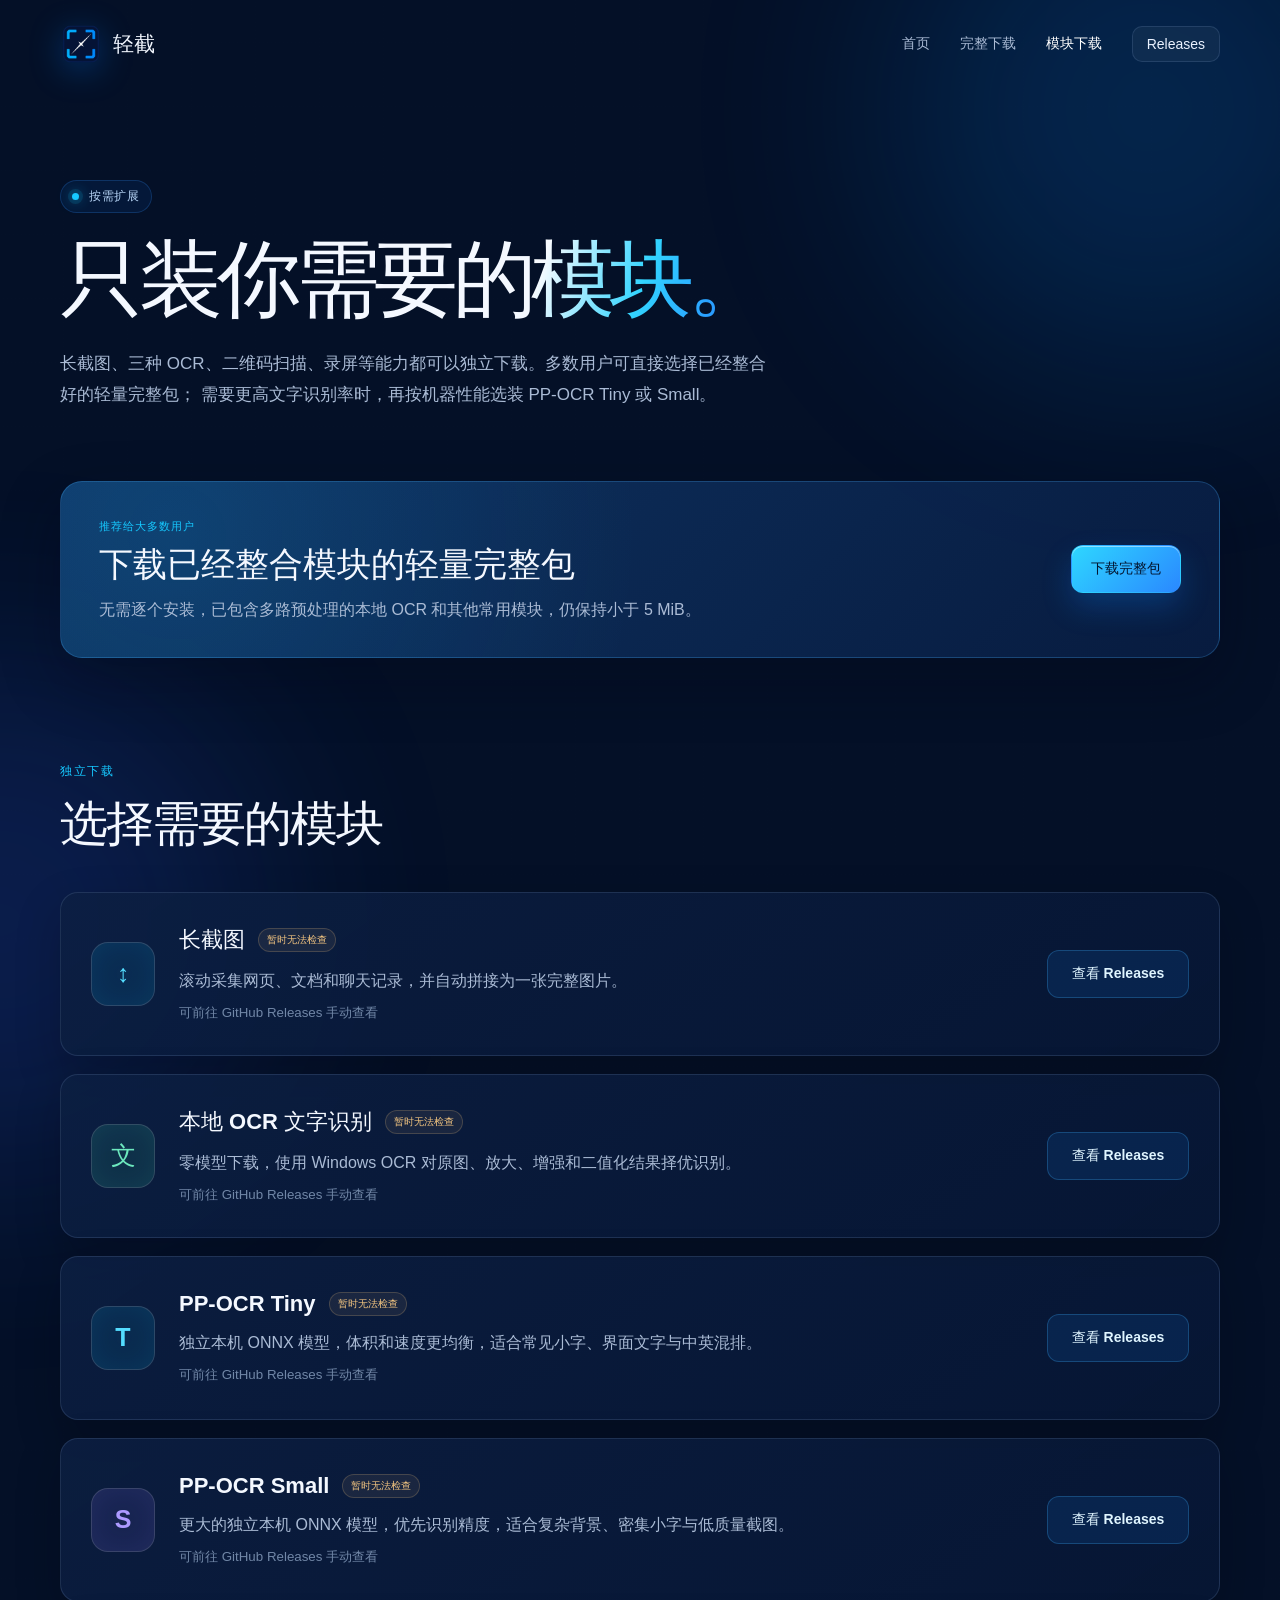
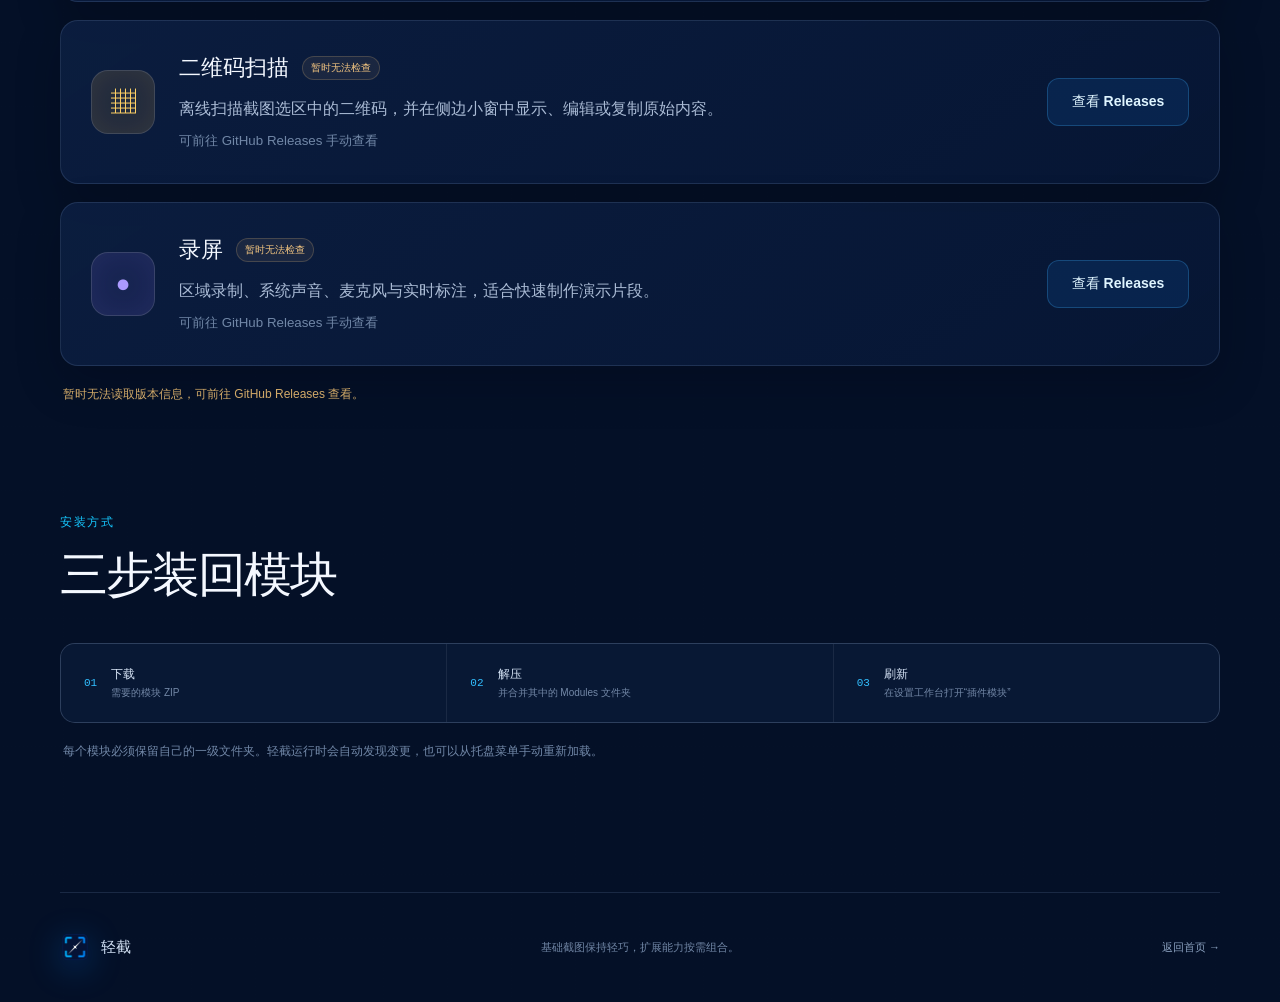
==== commit ed42ea75: "feat: publish three OCR module options" ====
--- a/site/modules.html
+++ b/site/modules.html
@@ -59,8 +59,8 @@
         </div>
         <h1>只装你需要的<span>模块。</span></h1>
         <p>
-          长截图、OCR、二维码扫描、录屏等能力都可以独立下载。多数用户仍建议直接选择已经整合好的轻量完整包，
-          解压后即可一次拥有常用功能。
+          长截图、三种 OCR、二维码扫描、录屏等能力都可以独立下载。多数用户可直接选择已经整合好的轻量完整包；
+          需要更高文字识别率时，再按机器性能选装 PP-OCR Tiny 或 Small。
         </p>
       </section>
 
@@ -68,7 +68,7 @@
         <div>
           <span class="recommendation-label">推荐给大多数用户</span>
           <h2>下载已经整合模块的轻量完整包</h2>
-          <p>无需逐个安装，常用模块已放入正确目录，仍保持小于 5 MiB。</p>
+          <p>无需逐个安装，已包含多路预处理的本地 OCR 和其他常用模块，仍保持小于 5 MiB。</p>
         </div>
         <a class="button button--primary" href="index.html#download">下载完整包</a>
       </aside>
@@ -103,15 +103,53 @@
             <div class="module-mark module-mark--emerald" aria-hidden="true">文</div>
             <div class="module-download-copy">
               <div class="module-title-row">
-                <h3>OCR 文字识别</h3>
+                <h3>本地 OCR 文字识别</h3>
                 <span class="module-availability" id="ocr-status">正在检查最新版…</span>
               </div>
-              <p>离线识别截图选区中的中英文文字，并在侧边小窗中继续编辑或复制。</p>
+              <p>零模型下载，使用 Windows OCR 对原图、放大、增强和二值化结果择优识别。</p>
               <small id="ocr-meta">独立模块 · Windows x64</small>
             </div>
             <a
               class="button button--module"
               id="ocr-download"
+              href="https://github.com/XDIOEZ/CutCut/releases"
+              target="_blank"
+              rel="noopener noreferrer"
+            >查看 Releases</a>
+          </article>
+
+          <article class="module-download-card">
+            <div class="module-mark module-mark--cyan" aria-hidden="true">T</div>
+            <div class="module-download-copy">
+              <div class="module-title-row">
+                <h3>PP-OCR Tiny</h3>
+                <span class="module-availability" id="paddle-ocr-tiny-status">正在检查最新版…</span>
+              </div>
+              <p>独立本机 ONNX 模型，体积和速度更均衡，适合常见小字、界面文字与中英混排。</p>
+              <small id="paddle-ocr-tiny-meta">独立模块 · Windows x64</small>
+            </div>
+            <a
+              class="button button--module"
+              id="paddle-ocr-tiny-download"
+              href="https://github.com/XDIOEZ/CutCut/releases"
+              target="_blank"
+              rel="noopener noreferrer"
+            >查看 Releases</a>
+          </article>
+
+          <article class="module-download-card">
+            <div class="module-mark module-mark--violet" aria-hidden="true">S</div>
+            <div class="module-download-copy">
+              <div class="module-title-row">
+                <h3>PP-OCR Small</h3>
+                <span class="module-availability" id="paddle-ocr-small-status">正在检查最新版…</span>
+              </div>
+              <p>更大的独立本机 ONNX 模型，优先识别精度，适合复杂背景、密集小字与低质量截图。</p>
+              <small id="paddle-ocr-small-meta">独立模块 · Windows x64</small>
+            </div>
+            <a
+              class="button button--module"
+              id="paddle-ocr-small-download"
               href="https://github.com/XDIOEZ/CutCut/releases"
               target="_blank"
               rel="noopener noreferrer"
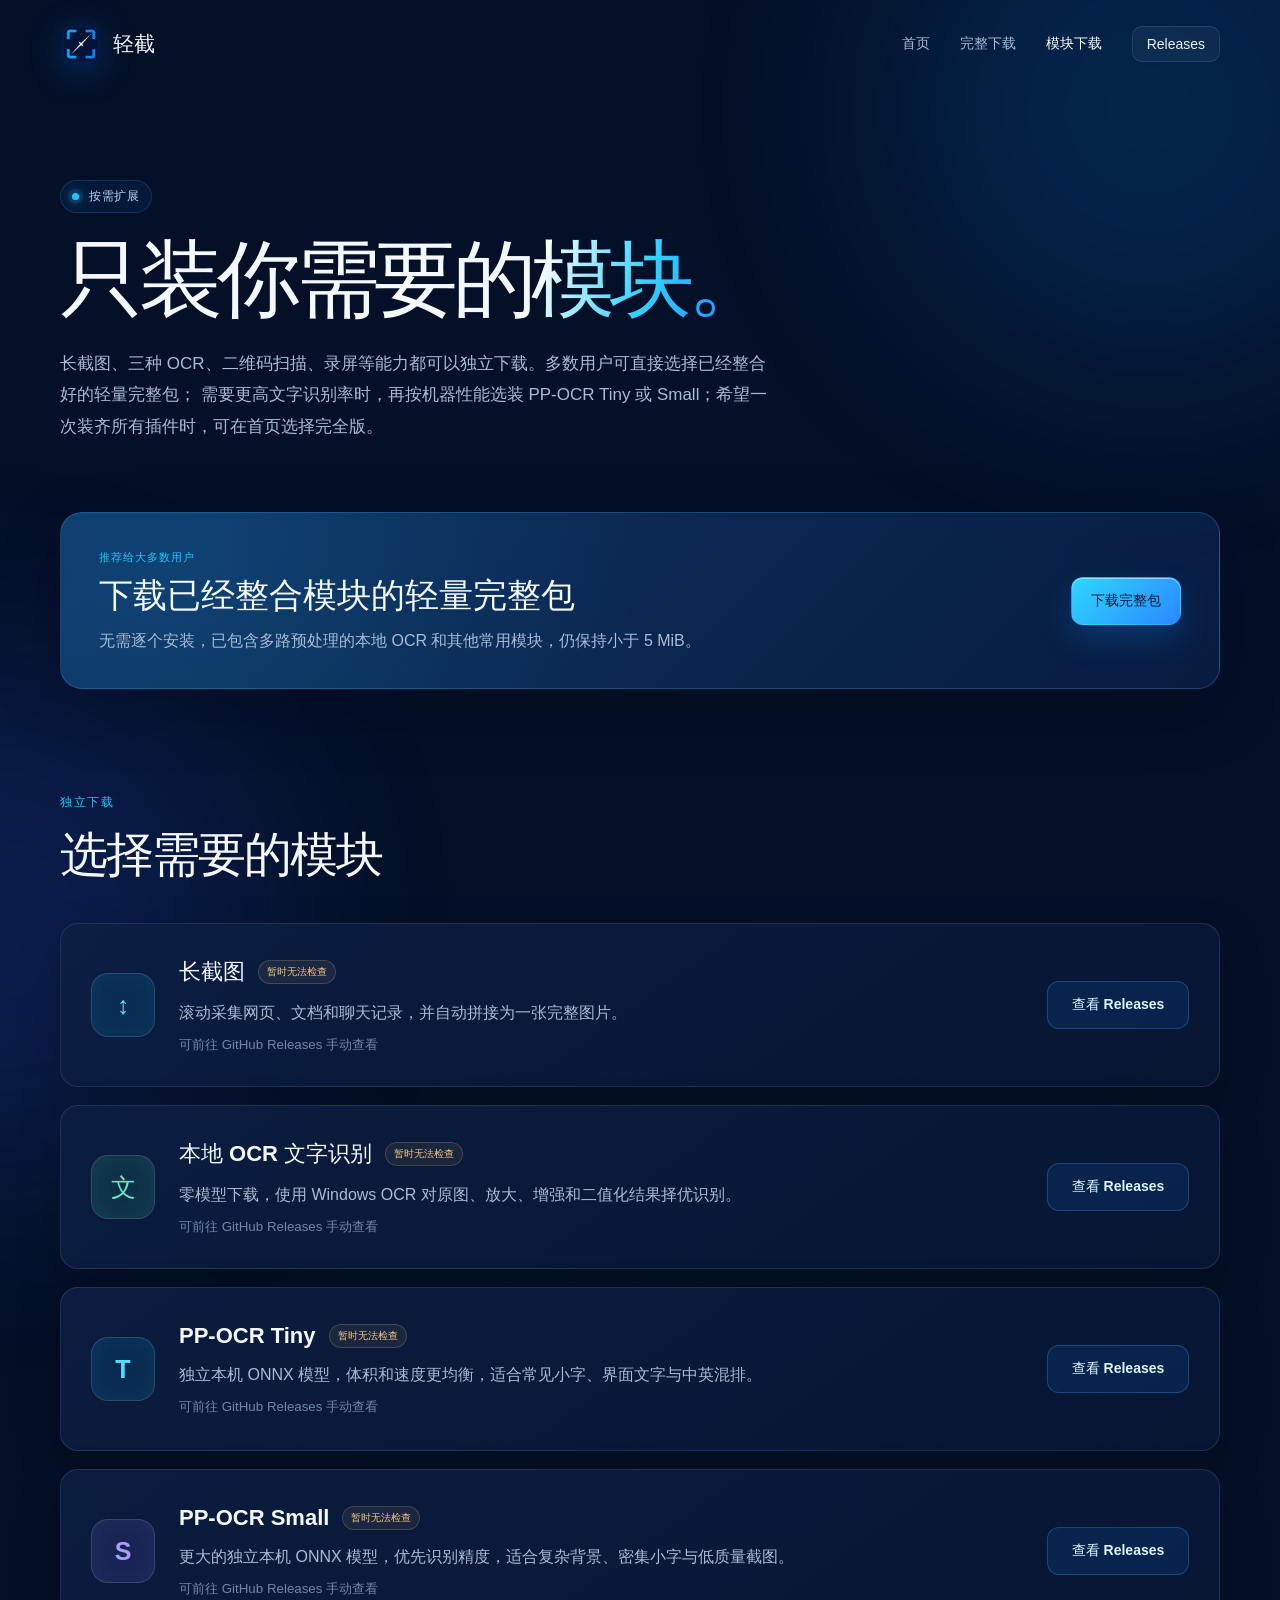
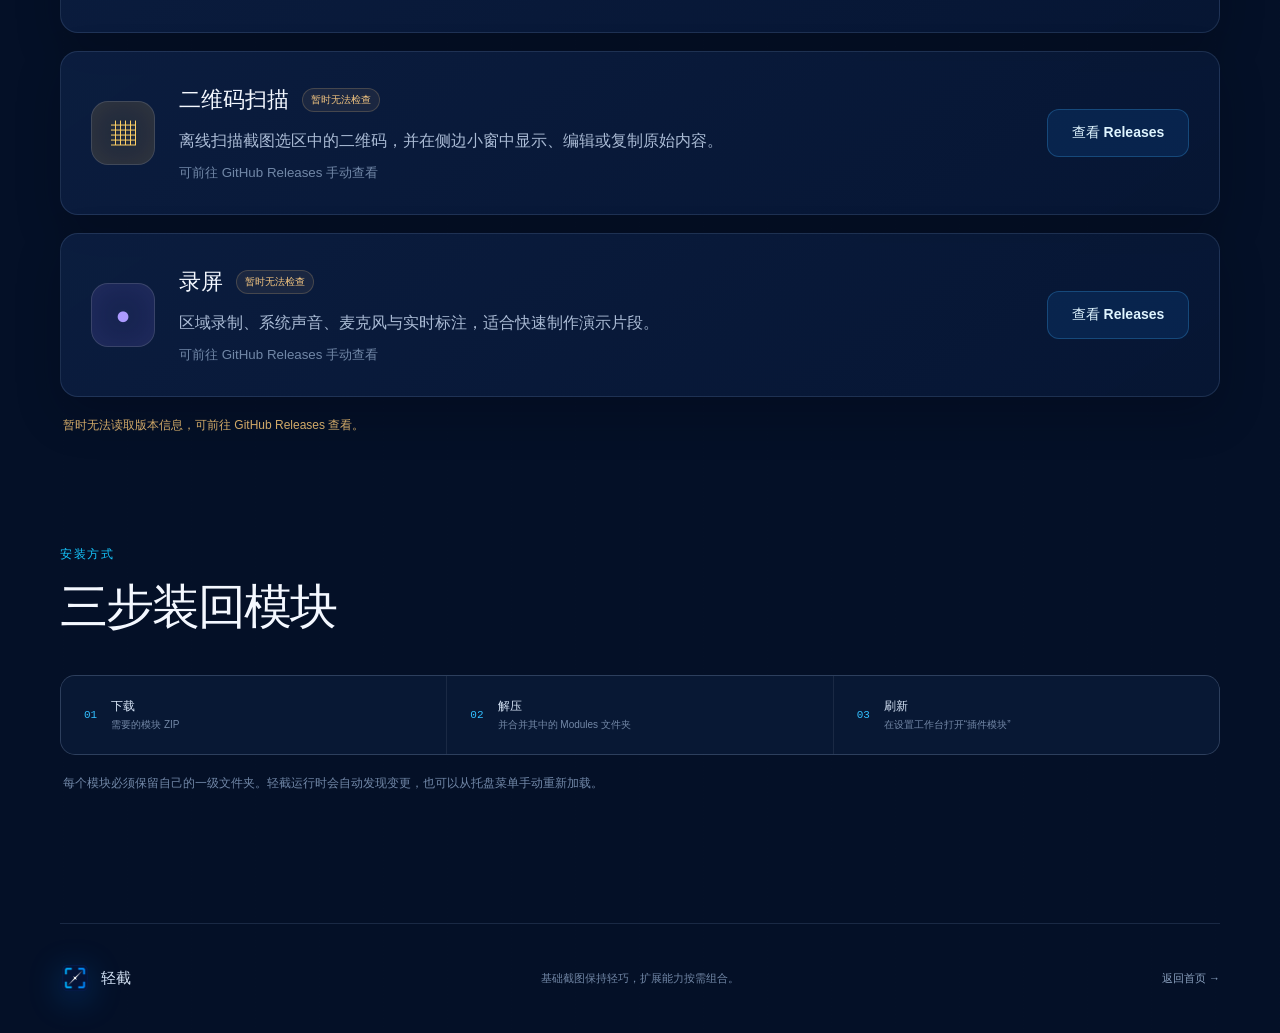
==== commit 815b1a63: "release: prepare v1.11.2 packages" ====
--- a/site/modules.html
+++ b/site/modules.html
@@ -60,7 +60,7 @@
         <h1>只装你需要的<span>模块。</span></h1>
         <p>
           长截图、三种 OCR、二维码扫描、录屏等能力都可以独立下载。多数用户可直接选择已经整合好的轻量完整包；
-          需要更高文字识别率时，再按机器性能选装 PP-OCR Tiny 或 Small。
+          需要更高文字识别率时，再按机器性能选装 PP-OCR Tiny 或 Small；希望一次装齐所有插件时，可在首页选择完全版。
         </p>
       </section>
 
--- a/site/styles.css
+++ b/site/styles.css
@@ -1217,6 +1217,7 @@
 }
 
 .button--download {
+  grid-column: 1 / -1;
   justify-content: space-between;
   width: 100%;
   min-height: 68px;
@@ -1230,7 +1231,7 @@
 
 .download-actions {
   display: grid;
-  grid-template-columns: minmax(0, 1fr) 126px;
+  grid-template-columns: repeat(2, minmax(0, 1fr));
   gap: 10px;
   align-items: center;
 }
@@ -1256,7 +1257,8 @@
   height: 23px;
 }
 
-.button--portable {
+.button--portable,
+.button--full {
   display: flex;
   flex-direction: column;
   gap: 1px;
@@ -1269,26 +1271,40 @@
   box-shadow: none;
 }
 
-.button--portable:hover {
+.button--full {
+  color: #c9e8ff;
+  background: linear-gradient(135deg, rgba(31, 135, 255, 0.11), rgba(107, 72, 255, 0.1));
+  border-color: rgba(97, 180, 255, 0.24);
+}
+
+.button--portable:hover,
+.button--full:hover {
   color: #eaf3ff;
   background: rgba(255, 255, 255, 0.065);
   border-color: rgba(151, 184, 236, 0.3);
 }
 
-.button--portable small {
+.button--portable small,
+.button--full small {
   color: #7f96b6;
   font-size: 8px;
   font-weight: 600;
 }
 
-.button--portable strong {
+.button--portable strong,
+.button--full strong {
   font-size: 12px;
 }
 
-.button--portable span {
+.button--portable span,
+.button--full span {
   color: #7187a7;
   font-size: 8px;
   font-weight: 600;
+}
+
+.button--full small {
+  color: #8cbfee;
 }
 
 .release-status {
@@ -1724,10 +1740,11 @@
   }
 
   .download-actions {
-    grid-template-columns: minmax(0, 1fr) 112px;
-  }
-
-  .button--portable {
+    grid-template-columns: repeat(2, minmax(0, 1fr));
+  }
+
+  .button--portable,
+  .button--full {
     padding-right: 7px;
     padding-left: 7px;
   }
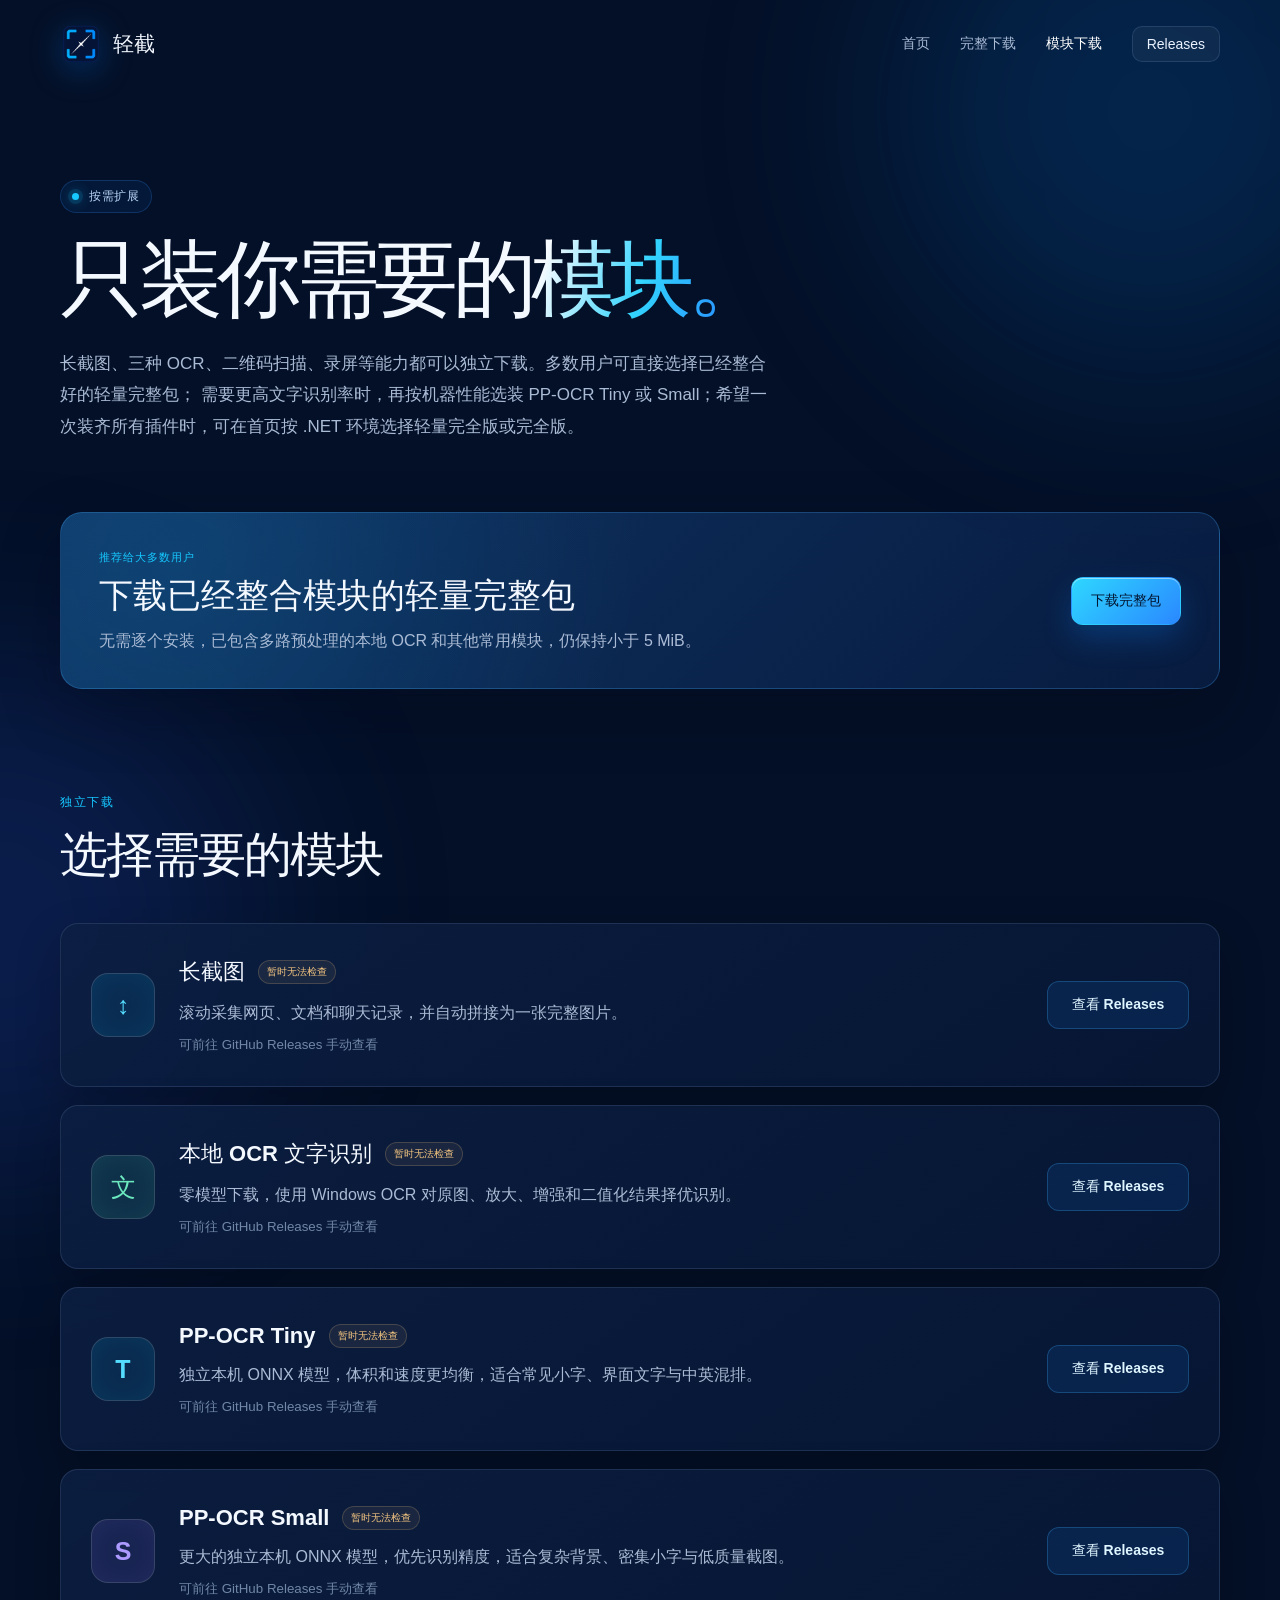
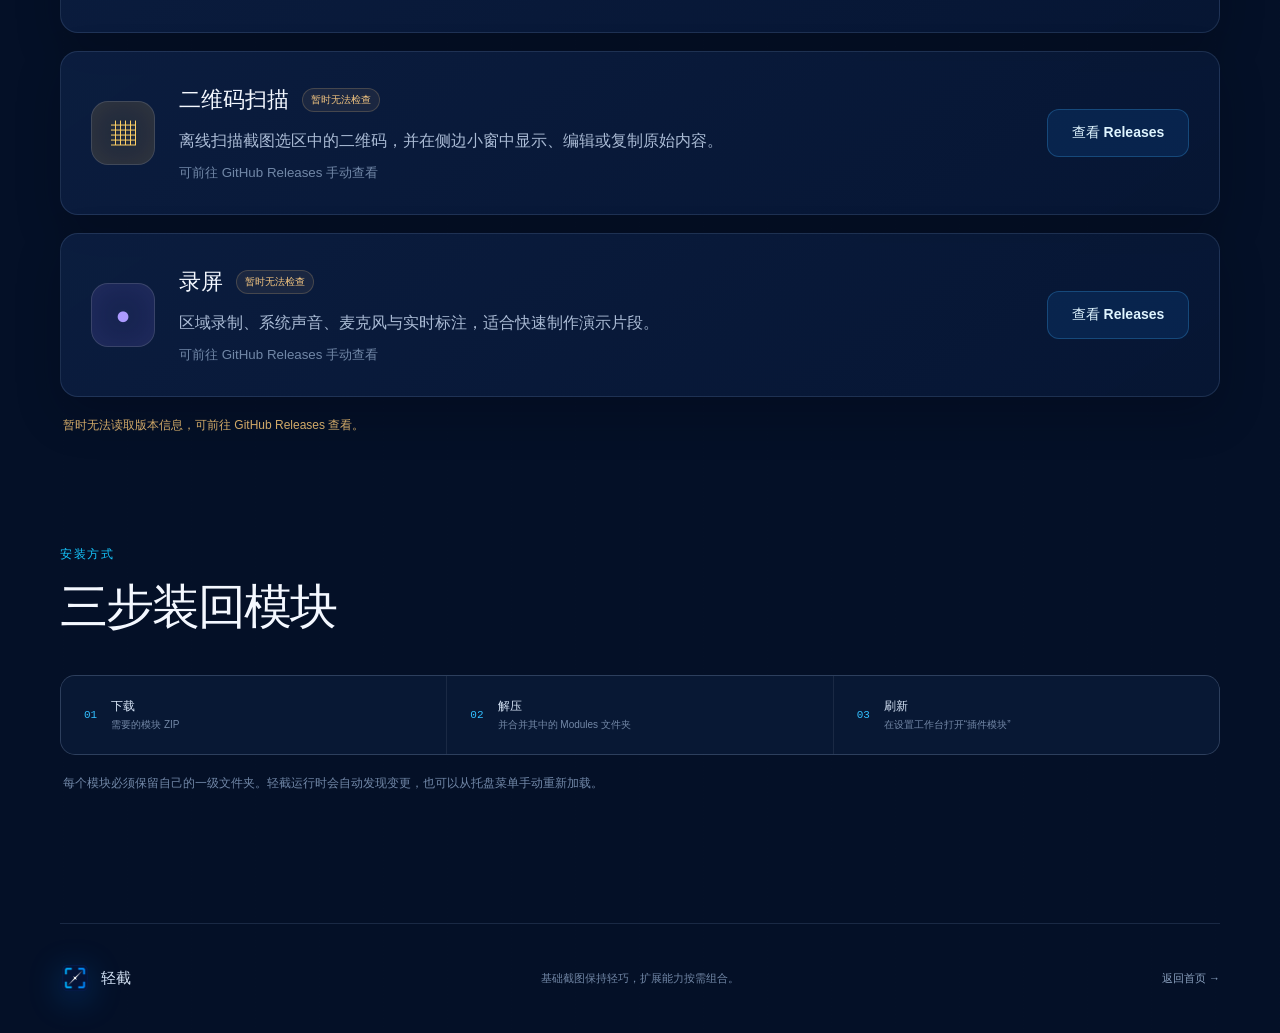
==== commit 3b7a0183: "release: publish v1.11.3 lightweight full edition" ====
--- a/site/modules.html
+++ b/site/modules.html
@@ -60,7 +60,7 @@
         <h1>只装你需要的<span>模块。</span></h1>
         <p>
           长截图、三种 OCR、二维码扫描、录屏等能力都可以独立下载。多数用户可直接选择已经整合好的轻量完整包；
-          需要更高文字识别率时，再按机器性能选装 PP-OCR Tiny 或 Small；希望一次装齐所有插件时，可在首页选择完全版。
+          需要更高文字识别率时，再按机器性能选装 PP-OCR Tiny 或 Small；希望一次装齐所有插件时，可在首页按 .NET 环境选择轻量完全版或完全版。
         </p>
       </section>
 
--- a/site/styles.css
+++ b/site/styles.css
@@ -1231,7 +1231,7 @@
 
 .download-actions {
   display: grid;
-  grid-template-columns: repeat(2, minmax(0, 1fr));
+  grid-template-columns: repeat(3, minmax(0, 1fr));
   gap: 10px;
   align-items: center;
 }
@@ -1258,6 +1258,7 @@
 }
 
 .button--portable,
+.button--lightweight-full,
 .button--full {
   display: flex;
   flex-direction: column;
@@ -1271,6 +1272,12 @@
   box-shadow: none;
 }
 
+.button--lightweight-full {
+  color: #c9fff2;
+  background: linear-gradient(135deg, rgba(28, 191, 166, 0.1), rgba(31, 135, 255, 0.09));
+  border-color: rgba(83, 222, 196, 0.22);
+}
+
 .button--full {
   color: #c9e8ff;
   background: linear-gradient(135deg, rgba(31, 135, 255, 0.11), rgba(107, 72, 255, 0.1));
@@ -1278,6 +1285,7 @@
 }
 
 .button--portable:hover,
+.button--lightweight-full:hover,
 .button--full:hover {
   color: #eaf3ff;
   background: rgba(255, 255, 255, 0.065);
@@ -1285,6 +1293,7 @@
 }
 
 .button--portable small,
+.button--lightweight-full small,
 .button--full small {
   color: #7f96b6;
   font-size: 8px;
@@ -1292,15 +1301,21 @@
 }
 
 .button--portable strong,
+.button--lightweight-full strong,
 .button--full strong {
   font-size: 12px;
 }
 
 .button--portable span,
+.button--lightweight-full span,
 .button--full span {
   color: #7187a7;
   font-size: 8px;
   font-weight: 600;
+}
+
+.button--lightweight-full small {
+  color: #82d9c7;
 }
 
 .button--full small {
@@ -1740,10 +1755,11 @@
   }
 
   .download-actions {
-    grid-template-columns: repeat(2, minmax(0, 1fr));
+    grid-template-columns: 1fr;
   }
 
   .button--portable,
+  .button--lightweight-full,
   .button--full {
     padding-right: 7px;
     padding-left: 7px;
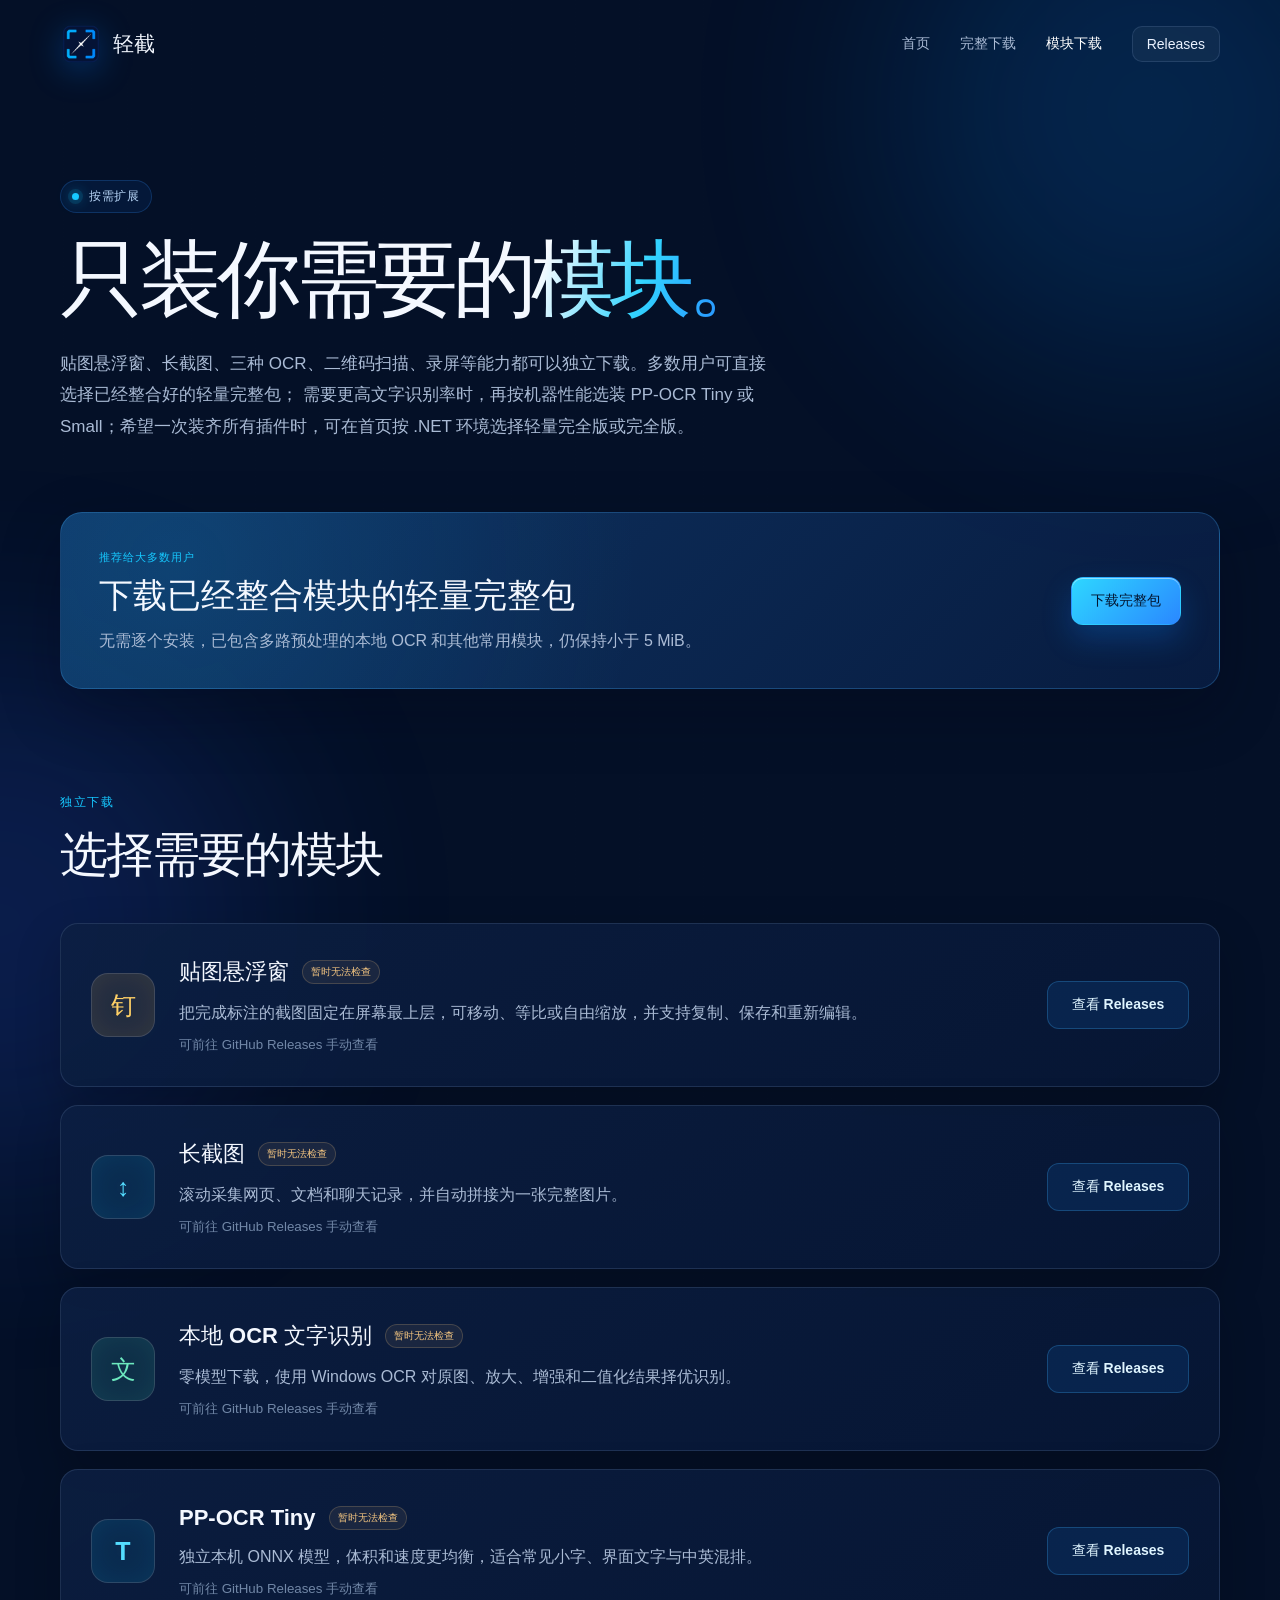
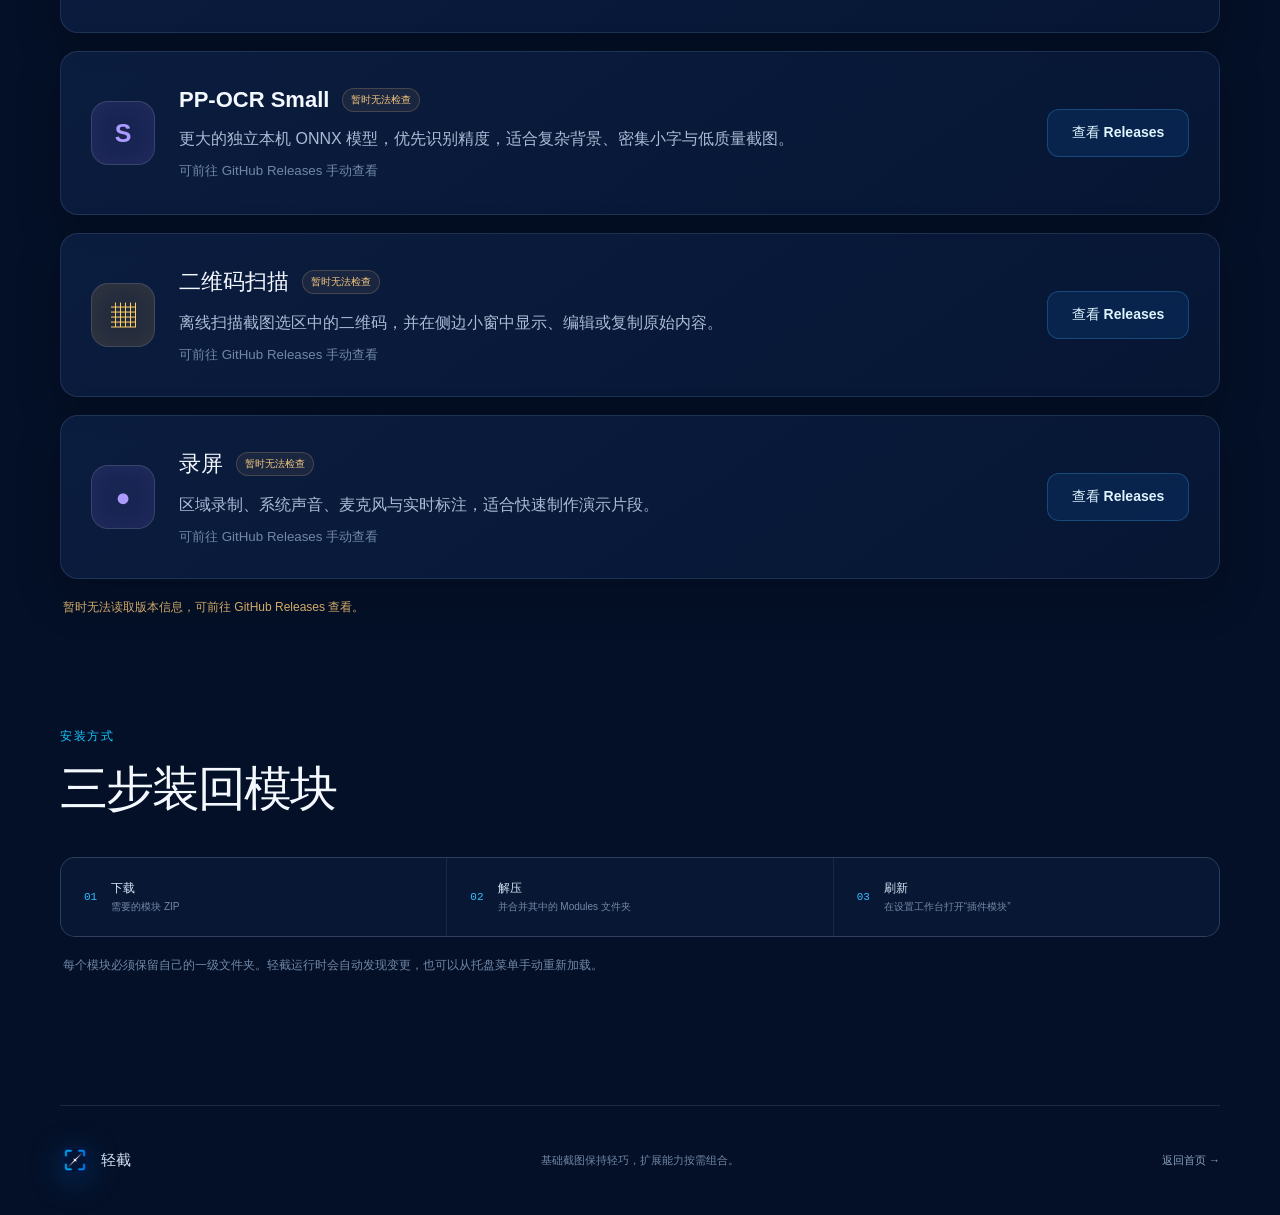
==== commit 07e3dd20: "release: prepare v1.11.5" ====
--- a/site/modules.html
+++ b/site/modules.html
@@ -5,7 +5,7 @@
     <meta name="viewport" content="width=device-width, initial-scale=1">
     <meta
       name="description"
-      content="按需下载轻截的长截图、OCR、二维码扫描、录屏等插件模块，也可以直接选择已经整合模块的轻量完整包。"
+      content="按需下载轻截的贴图悬浮窗、长截图、OCR、二维码扫描、录屏等插件模块，也可以直接选择已经整合模块的轻量完整包。"
     >
     <meta name="theme-color" content="#06142e">
     <meta property="og:title" content="轻截 · 插件模块下载">
@@ -59,7 +59,7 @@
         </div>
         <h1>只装你需要的<span>模块。</span></h1>
         <p>
-          长截图、三种 OCR、二维码扫描、录屏等能力都可以独立下载。多数用户可直接选择已经整合好的轻量完整包；
+          贴图悬浮窗、长截图、三种 OCR、二维码扫描、录屏等能力都可以独立下载。多数用户可直接选择已经整合好的轻量完整包；
           需要更高文字识别率时，再按机器性能选装 PP-OCR Tiny 或 Small；希望一次装齐所有插件时，可在首页按 .NET 环境选择轻量完全版或完全版。
         </p>
       </section>
@@ -80,6 +80,25 @@
         </div>
 
         <div class="module-download-list" aria-live="polite">
+          <article class="module-download-card">
+            <div class="module-mark module-mark--amber" aria-hidden="true">钉</div>
+            <div class="module-download-copy">
+              <div class="module-title-row">
+                <h3>贴图悬浮窗</h3>
+                <span class="module-availability" id="pinned-image-status">正在检查最新版…</span>
+              </div>
+              <p>把完成标注的截图固定在屏幕最上层，可移动、等比或自由缩放，并支持复制、保存和重新编辑。</p>
+              <small id="pinned-image-meta">独立模块 · Windows x64</small>
+            </div>
+            <a
+              class="button button--module"
+              id="pinned-image-download"
+              href="https://github.com/XDIOEZ/CutCut/releases"
+              target="_blank"
+              rel="noopener noreferrer"
+            >查看 Releases</a>
+          </article>
+
           <article class="module-download-card">
             <div class="module-mark module-mark--cyan" aria-hidden="true">↕</div>
             <div class="module-download-copy">
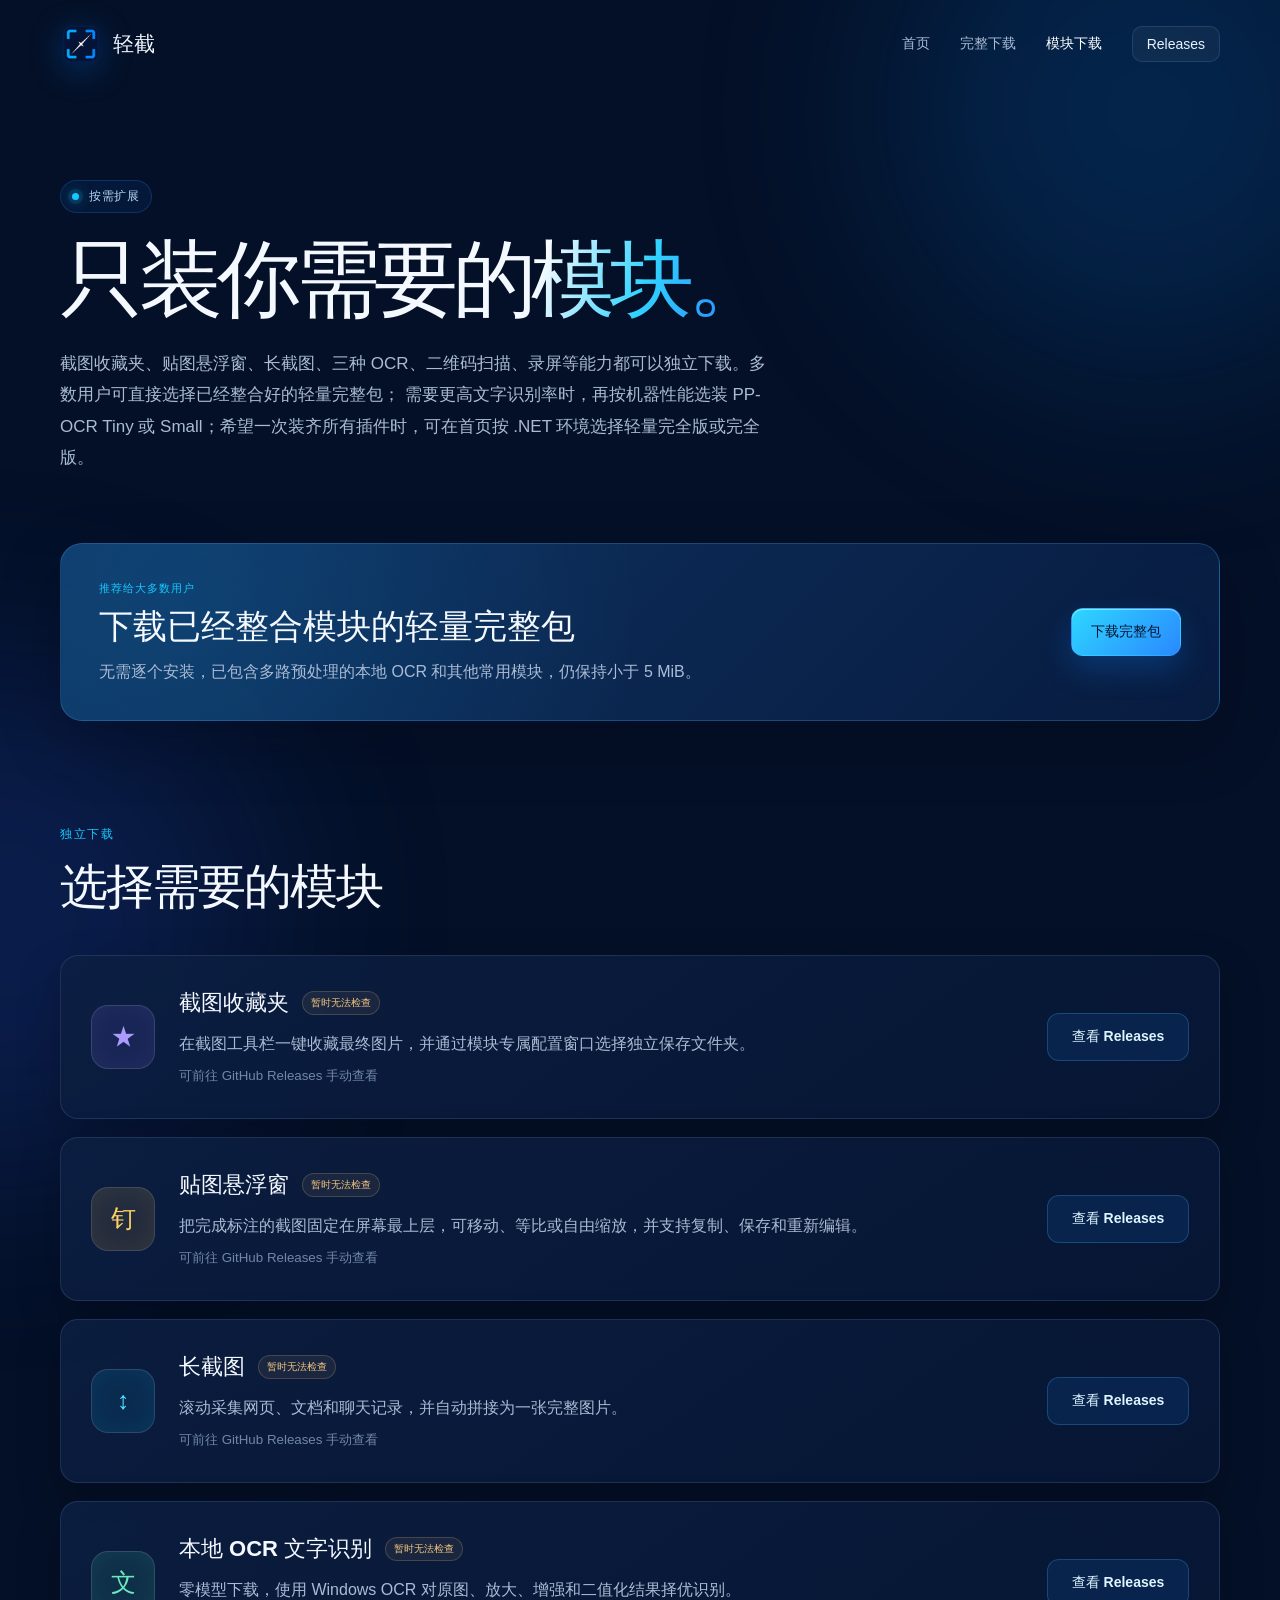
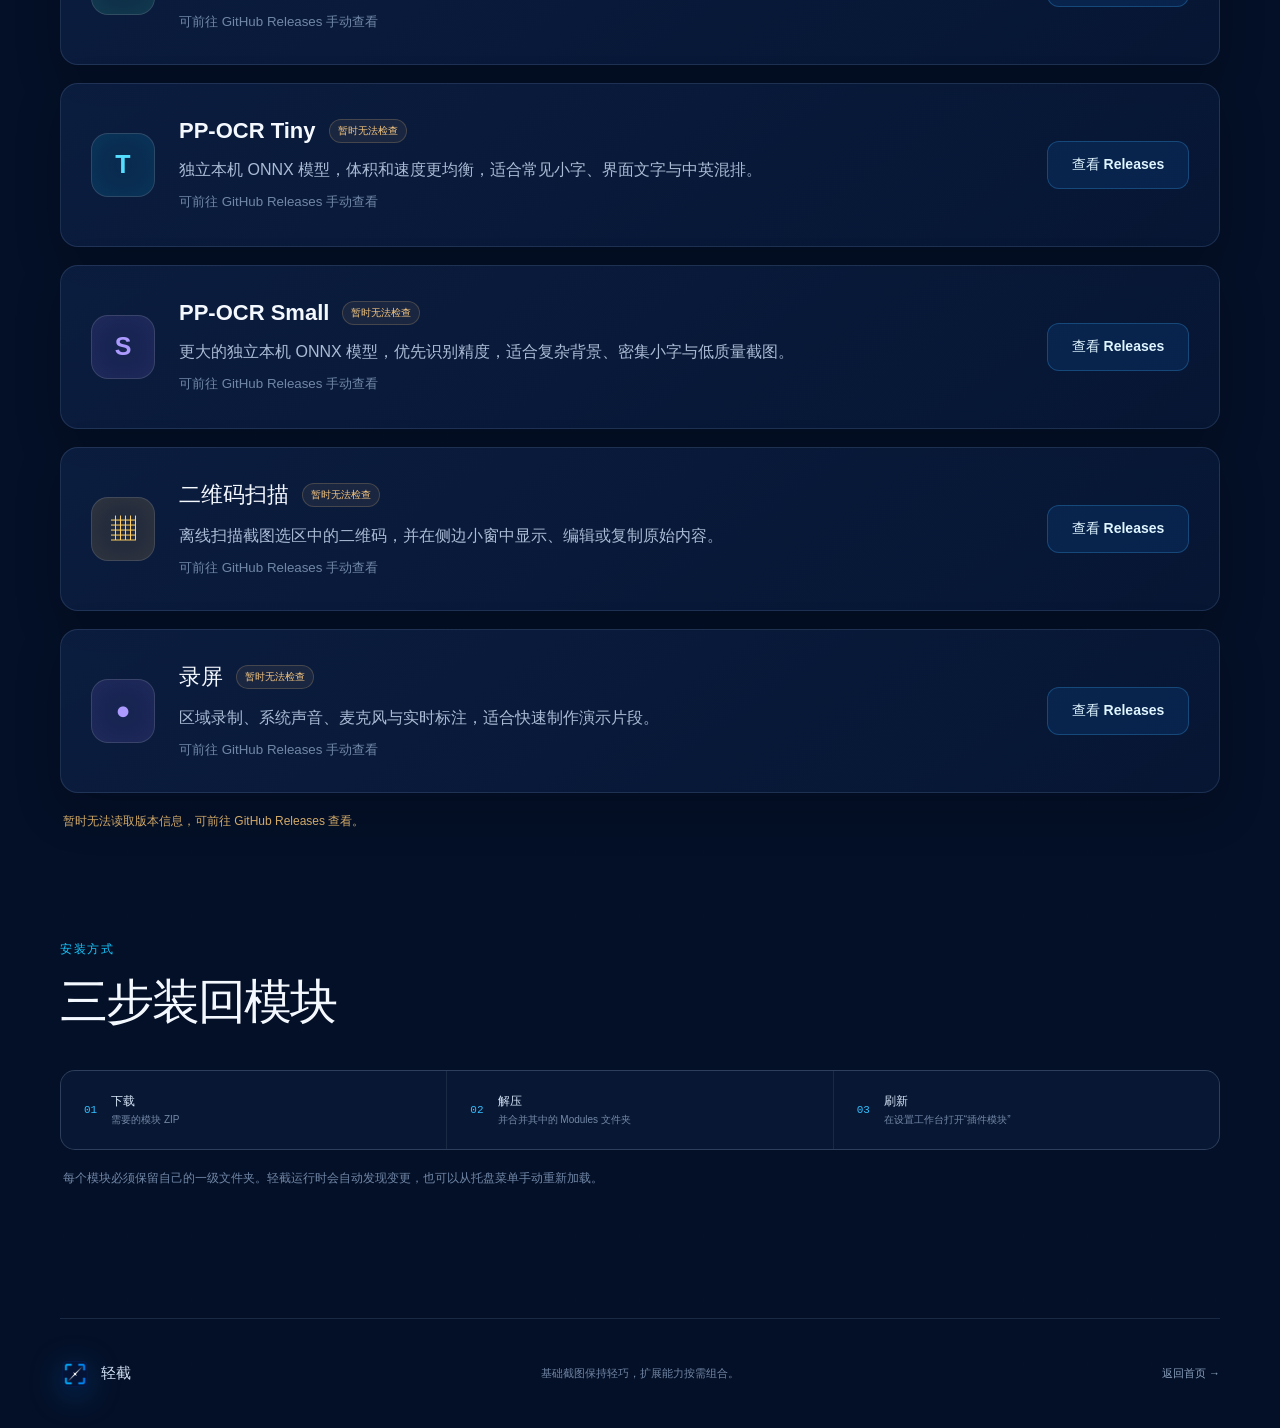
==== commit d39a08cf: "release: publish v1.11.8" ====
--- a/site/modules.html
+++ b/site/modules.html
@@ -5,7 +5,7 @@
     <meta name="viewport" content="width=device-width, initial-scale=1">
     <meta
       name="description"
-      content="按需下载轻截的贴图悬浮窗、长截图、OCR、二维码扫描、录屏等插件模块，也可以直接选择已经整合模块的轻量完整包。"
+      content="按需下载轻截的截图收藏夹、贴图悬浮窗、长截图、OCR、二维码扫描、录屏等插件模块，也可以直接选择已经整合模块的轻量完整包。"
     >
     <meta name="theme-color" content="#06142e">
     <meta property="og:title" content="轻截 · 插件模块下载">
@@ -59,7 +59,7 @@
         </div>
         <h1>只装你需要的<span>模块。</span></h1>
         <p>
-          贴图悬浮窗、长截图、三种 OCR、二维码扫描、录屏等能力都可以独立下载。多数用户可直接选择已经整合好的轻量完整包；
+          截图收藏夹、贴图悬浮窗、长截图、三种 OCR、二维码扫描、录屏等能力都可以独立下载。多数用户可直接选择已经整合好的轻量完整包；
           需要更高文字识别率时，再按机器性能选装 PP-OCR Tiny 或 Small；希望一次装齐所有插件时，可在首页按 .NET 环境选择轻量完全版或完全版。
         </p>
       </section>
@@ -80,6 +80,25 @@
         </div>
 
         <div class="module-download-list" aria-live="polite">
+          <article class="module-download-card">
+            <div class="module-mark module-mark--violet" aria-hidden="true">★</div>
+            <div class="module-download-copy">
+              <div class="module-title-row">
+                <h3>截图收藏夹</h3>
+                <span class="module-availability" id="favorites-status">正在检查最新版…</span>
+              </div>
+              <p>在截图工具栏一键收藏最终图片，并通过模块专属配置窗口选择独立保存文件夹。</p>
+              <small id="favorites-meta">独立模块 · Windows x64</small>
+            </div>
+            <a
+              class="button button--module"
+              id="favorites-download"
+              href="https://github.com/XDIOEZ/CutCut/releases"
+              target="_blank"
+              rel="noopener noreferrer"
+            >查看 Releases</a>
+          </article>
+
           <article class="module-download-card">
             <div class="module-mark module-mark--amber" aria-hidden="true">钉</div>
             <div class="module-download-copy">
